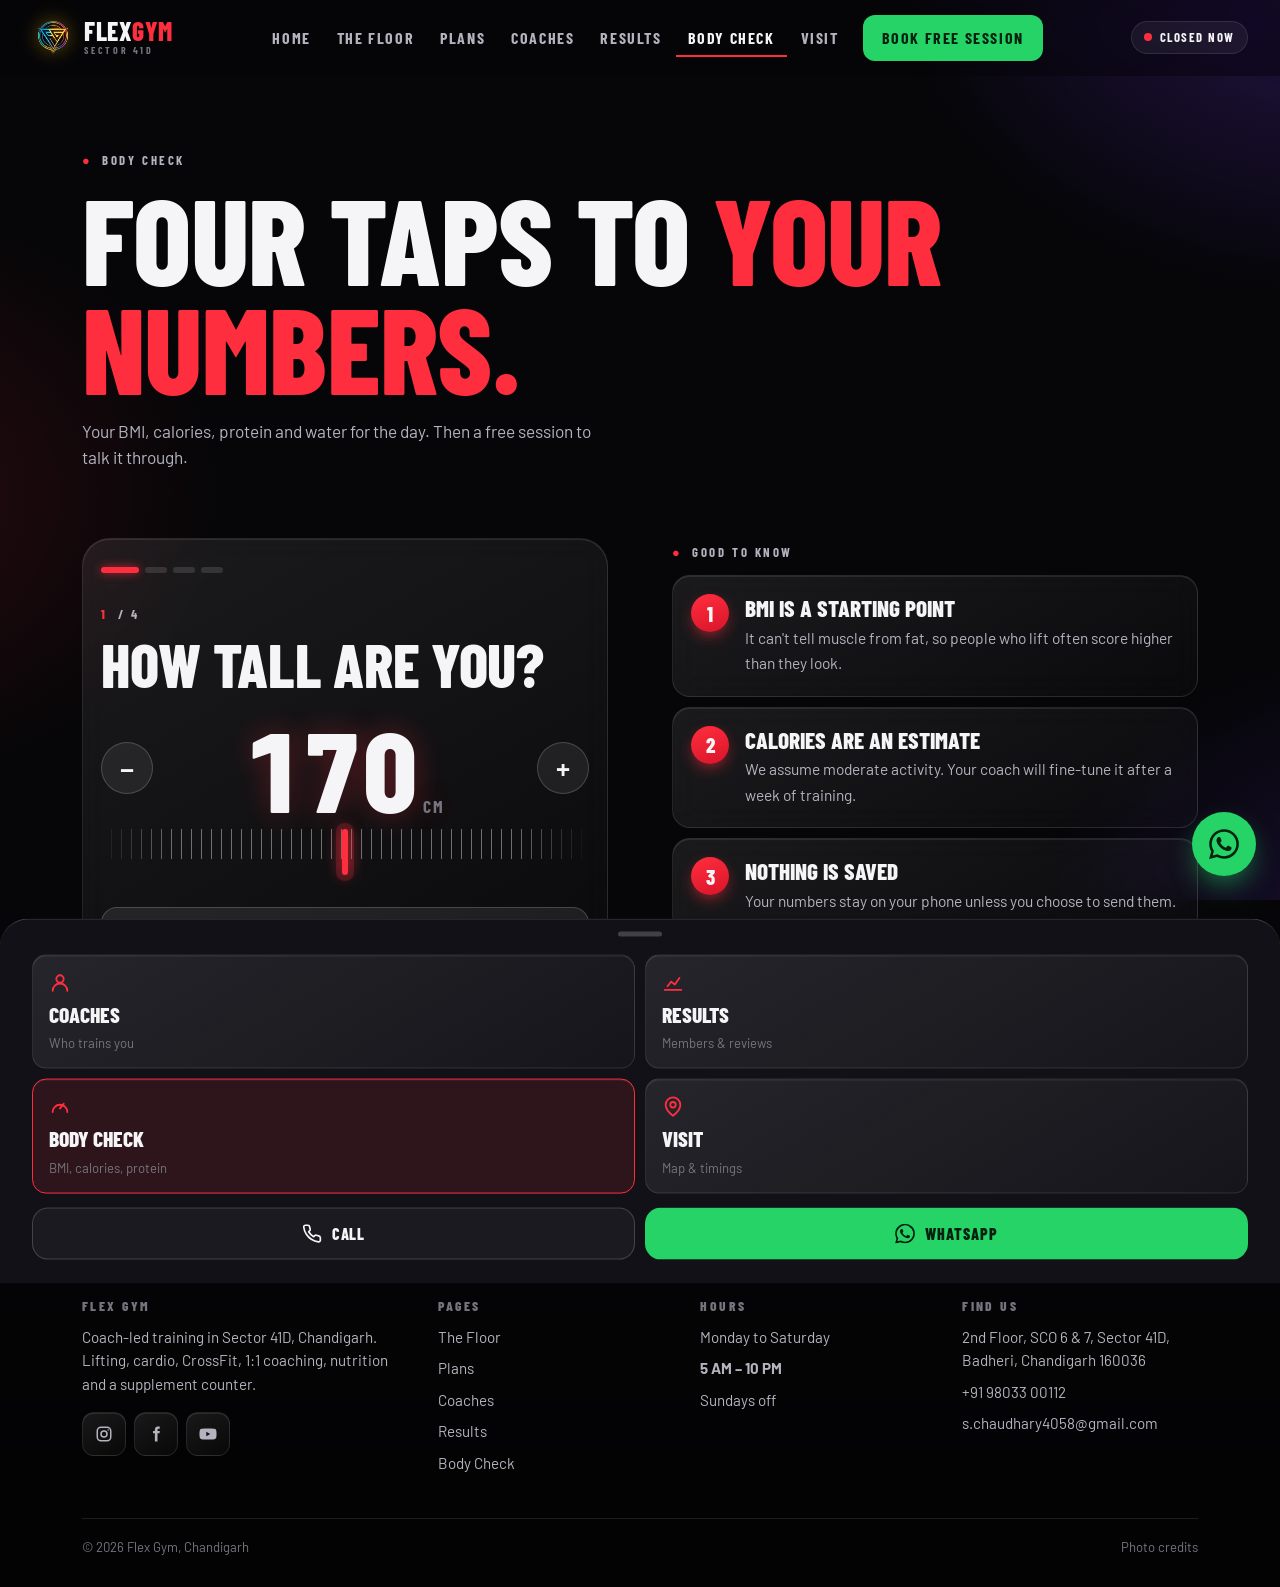
==== check.html @ e2903fff "Flex Gym website: 7-page static site with black glassmorphic theme Mobile-first HTML/CSS/JS site for" ====
<!doctype html>
<html lang="en-IN">
<head>
<meta charset="utf-8">
<meta name="viewport" content="width=device-width, initial-scale=1, viewport-fit=cover">
<title>Body Check – Free BMI &amp; Calorie Calculator | Flex Gym Chandigarh</title>
<meta name="description" content="Four taps to your BMI, daily calories, protein and water target. Then book a free session at Flex Gym, Sector 41D Chandigarh, to go through it with a coach.">
<link rel="canonical" href="https://flexgym.in/check.html">
<meta name="theme-color" content="#060608">
<link rel="icon" href="assets/img/logo-160.webp" type="image/webp">
<link rel="preconnect" href="https://fonts.googleapis.com">
<link rel="preconnect" href="https://fonts.gstatic.com" crossorigin>
<link rel="stylesheet" href="https://fonts.googleapis.com/css2?family=Barlow+Condensed:wght@700;800&family=Barlow:wght@400;600&display=swap">
<link rel="stylesheet" href="assets/css/style.css">
<script>document.documentElement.classList.add("js")</script>
</head>
<body>
<!-- @sprite -->
<svg width="0" height="0" style="position:absolute" aria-hidden="true">
  <symbol id="i-wa" viewBox="0 0 24 24"><path fill="currentColor" d="M17.47 14.38c-.3-.15-1.76-.87-2.03-.97-.27-.1-.47-.15-.67.15-.2.3-.77.97-.94 1.17-.17.2-.35.22-.65.07-.3-.15-1.26-.46-2.4-1.48-.89-.79-1.49-1.77-1.66-2.07-.17-.3-.02-.46.13-.61.13-.13.3-.35.45-.52.15-.17.2-.3.3-.5.1-.2.05-.37-.02-.52-.08-.15-.67-1.62-.92-2.22-.24-.58-.49-.5-.67-.51h-.57c-.2 0-.52.07-.8.37-.27.3-1.04 1.02-1.04 2.48s1.07 2.88 1.21 3.08c.15.2 2.1 3.2 5.08 4.49.71.31 1.26.49 1.69.62.71.23 1.36.2 1.87.12.57-.09 1.76-.72 2.01-1.41.25-.7.25-1.29.17-1.41-.07-.13-.27-.2-.57-.35zM12.04 21.8a9.8 9.8 0 0 1-5-1.37l-.36-.21-3.72.98 1-3.63-.24-.37a9.82 9.82 0 1 1 8.32 4.6zM20.4 3.6A11.8 11.8 0 0 0 12.04.13C5.5.13.17 5.46.17 12c0 2.1.55 4.14 1.59 5.94L.07 24.1l6.3-1.65a11.85 11.85 0 0 0 5.67 1.44c6.55 0 11.88-5.33 11.88-11.88 0-3.17-1.24-6.16-3.52-8.41z"/></symbol>
  <symbol id="i-phone" viewBox="0 0 24 24"><path fill="none" stroke="currentColor" stroke-width="2" stroke-linecap="round" stroke-linejoin="round" d="M22 16.9v3a2 2 0 0 1-2.2 2 19.8 19.8 0 0 1-8.6-3.1 19.5 19.5 0 0 1-6-6A19.8 19.8 0 0 1 2.1 4.2 2 2 0 0 1 4.1 2h3a2 2 0 0 1 2 1.7c.1.9.4 1.8.7 2.7a2 2 0 0 1-.5 2.1L8 9.8a16 16 0 0 0 6 6l1.3-1.3a2 2 0 0 1 2.1-.4c.9.3 1.8.6 2.7.7a2 2 0 0 1 1.7 2z"/></symbol>
  <symbol id="i-mail" viewBox="0 0 24 24"><g fill="none" stroke="currentColor" stroke-width="2" stroke-linecap="round" stroke-linejoin="round"><rect x="2" y="4" width="20" height="16" rx="3"/><path d="m22 7-10 6L2 7"/></g></symbol>
  <symbol id="i-pin" viewBox="0 0 24 24"><g fill="none" stroke="currentColor" stroke-width="2" stroke-linecap="round" stroke-linejoin="round"><path d="M20 10c0 6-8 12-8 12S4 16 4 10a8 8 0 1 1 16 0z"/><circle cx="12" cy="10" r="3"/></g></symbol>
  <symbol id="i-home" viewBox="0 0 24 24"><g fill="none" stroke="currentColor" stroke-width="2" stroke-linecap="round" stroke-linejoin="round"><path d="M3 10.5 12 3l9 7.5V20a1 1 0 0 1-1 1h-5v-6H9v6H4a1 1 0 0 1-1-1z"/></g></symbol>
  <symbol id="i-floor" viewBox="0 0 24 24"><g fill="none" stroke="currentColor" stroke-width="2" stroke-linecap="round" stroke-linejoin="round"><rect x="3" y="3" width="18" height="18" rx="2"/><path d="M3 12h9V3M12 12v9M12 16h9"/></g></symbol>
  <symbol id="i-tag" viewBox="0 0 24 24"><g fill="none" stroke="currentColor" stroke-width="2" stroke-linecap="round" stroke-linejoin="round"><path d="M6.5 6.5v11M17.5 6.5v11M3 9v6M21 9v6M6.5 12h11"/></g></symbol>
  <symbol id="i-more" viewBox="0 0 24 24"><g fill="currentColor"><circle cx="5" cy="12" r="2"/><circle cx="12" cy="12" r="2"/><circle cx="19" cy="12" r="2"/></g></symbol>
  <symbol id="i-arrow" viewBox="0 0 24 24"><path fill="none" stroke="currentColor" stroke-width="2.4" stroke-linecap="round" stroke-linejoin="round" d="M5 12h14M13 6l6 6-6 6"/></symbol>
  <symbol id="i-plus" viewBox="0 0 24 24"><path fill="none" stroke="currentColor" stroke-width="2.4" stroke-linecap="round" d="M12 5v14M5 12h14"/></symbol>
  <symbol id="i-swap" viewBox="0 0 24 24"><path fill="none" stroke="currentColor" stroke-width="2.4" stroke-linecap="round" stroke-linejoin="round" d="M8 7 3 12l5 5M16 7l5 5-5 5"/></symbol>
  <symbol id="i-user" viewBox="0 0 24 24"><g fill="none" stroke="currentColor" stroke-width="2" stroke-linecap="round" stroke-linejoin="round"><circle cx="12" cy="8" r="4"/><path d="M4 21a8 8 0 0 1 16 0"/></g></symbol>
  <symbol id="i-chart" viewBox="0 0 24 24"><path fill="none" stroke="currentColor" stroke-width="2" stroke-linecap="round" stroke-linejoin="round" d="M3 20h18M6 16l4-5 4 3 5-7"/></symbol>
  <symbol id="i-gauge" viewBox="0 0 24 24"><g fill="none" stroke="currentColor" stroke-width="2" stroke-linecap="round" stroke-linejoin="round"><path d="M4 18a8 8 0 1 1 16 0"/><path d="m12 14 4-5"/></g></symbol>
  <symbol id="i-flame" viewBox="0 0 24 24"><path fill="none" stroke="currentColor" stroke-width="2" stroke-linecap="round" stroke-linejoin="round" d="M12 22c4 0 7-3 7-7 0-5-5-7-5-12-3 2-5 5-5 8-1-1-2-2-2-4-2 2-2 5-2 8 0 4 3 7 7 7z"/></symbol>
  <symbol id="i-bolt" viewBox="0 0 24 24"><path fill="none" stroke="currentColor" stroke-width="2" stroke-linecap="round" stroke-linejoin="round" d="M13 2 4 14h7l-1 8 9-12h-7z"/></symbol>
  <symbol id="i-heart" viewBox="0 0 24 24"><path fill="none" stroke="currentColor" stroke-width="2" stroke-linecap="round" stroke-linejoin="round" d="M3 12h4l2-4 3 8 2-4h7"/></symbol>
  <symbol id="i-copy" viewBox="0 0 24 24"><g fill="none" stroke="currentColor" stroke-width="2" stroke-linecap="round" stroke-linejoin="round"><rect x="9" y="9" width="12" height="12" rx="2"/><path d="M5 15V5a2 2 0 0 1 2-2h8"/></g></symbol>
  <symbol id="i-ig" viewBox="0 0 24 24"><g fill="none" stroke="currentColor" stroke-width="2"><rect x="3" y="3" width="18" height="18" rx="5"/><circle cx="12" cy="12" r="4"/><circle cx="17.5" cy="6.5" r="1" fill="currentColor" stroke="none"/></g></symbol>
  <symbol id="i-fb" viewBox="0 0 24 24"><path fill="currentColor" d="M14 8V6.5c0-.8.5-1.5 1.6-1.5H17V2h-2.6C11.6 2 10.5 3.8 10.5 6.2V8H8v3h2.5v11H14V11h2.7l.4-3z"/></symbol>
  <symbol id="i-yt" viewBox="0 0 24 24"><path fill="currentColor" d="M23 7.2a3 3 0 0 0-2.1-2.1C19 4.6 12 4.6 12 4.6s-7 0-8.9.5A3 3 0 0 0 1 7.2 31 31 0 0 0 .6 12 31 31 0 0 0 1 16.8a3 3 0 0 0 2.1 2.1c1.9.5 8.9.5 8.9.5s7 0 8.9-.5a3 3 0 0 0 2.1-2.1 31 31 0 0 0 .4-4.8 31 31 0 0 0-.4-4.8zM9.7 15.1V8.9L15 12z"/></symbol>
  <symbol id="i-mark" viewBox="0 0 24 24"><g fill="#fff"><rect x="2" y="10.5" width="20" height="3" rx="1.5"/><rect x="4.5" y="6" width="3" height="12" rx="1.5"/><rect x="16.5" y="6" width="3" height="12" rx="1.5"/></g></symbol>
</svg>
<!-- /@sprite -->
<!-- @header -->
<a class="skip" href="#main">Skip to content</a>
<header class="top">
  <a class="logo" href="index.html" aria-label="Flex Gym, home">
    <img class="logo__img" src="assets/img/logo-160.webp" width="160" height="129" alt="">
    <span class="logo__word">Flex<b>Gym</b><small>Sector 41D</small></span>
  </a>
  <span class="status" data-status><i></i>Mon–Sat</span>
  <nav class="top__nav" aria-label="Main">
    <a href="index.html">Home</a>
    <a href="floor.html">The Floor</a>
    <a href="plans.html">Plans</a>
    <a href="coaches.html">Coaches</a>
    <a href="results.html">Results</a>
    <a href="check.html">Body Check</a>
    <a href="visit.html">Visit</a>
    <a class="btn" href="https://wa.me/919803300112" data-wa="Hi Flex Gym! I'd like to book a free session.">Book free session</a>
  </nav>
</header>

<nav class="tabs" aria-label="Quick menu">
  <a href="index.html"><svg class="icon"><use href="#i-home"/></svg>Home</a>
  <a href="floor.html"><svg class="icon"><use href="#i-floor"/></svg>Floor</a>
  <a class="tabs__book" href="https://wa.me/919803300112" data-wa="Hi Flex Gym! I'd like to book a free session." aria-label="Book a free session on WhatsApp"><span class="ring"><svg class="icon"><use href="#i-wa"/></svg></span>Book</a>
  <a href="plans.html"><svg class="icon"><use href="#i-tag"/></svg>Plans</a>
  <button type="button" data-sheet aria-label="More pages"><svg class="icon"><use href="#i-more"/></svg>More</button>
</nav>

<div class="scrim" aria-hidden="true"></div>
<div class="sheet" role="dialog" aria-label="All pages">
  <div class="sheet__grid">
    <a href="coaches.html"><svg class="icon"><use href="#i-user"/></svg>Coaches<small>Who trains you</small></a>
    <a href="results.html"><svg class="icon"><use href="#i-chart"/></svg>Results<small>Members &amp; reviews</small></a>
    <a href="check.html"><svg class="icon"><use href="#i-gauge"/></svg>Body Check<small>BMI, calories, protein</small></a>
    <a href="visit.html"><svg class="icon"><use href="#i-pin"/></svg>Visit<small>Map &amp; timings</small></a>
  </div>
  <div class="sheet__row">
    <a class="btn btn--line" href="tel:+919803300112" data-tel><svg class="icon"><use href="#i-phone"/></svg>Call</a>
    <a class="btn btn--wa" href="https://wa.me/919803300112" data-wa><svg class="icon"><use href="#i-wa"/></svg>WhatsApp</a>
  </div>
</div>
<!-- /@header -->

<main id="main">
  <section class="pagehead">
    <div class="wrap">
      <p class="tag"><b>●</b> Body check</p>
      <h1 class="h1 split">Four taps to <span class="r">your numbers.</span></h1>
      <p class="lead rv">Your BMI, calories, protein and water for the day. Then a free session to talk it through.</p>
    </div>
  </section>

  <section class="sec--tight" style="padding-top:0">
    <div class="wrap two">
      <div class="wiz rv" id="wiz">
        <div class="wiz__top">
          <div class="wiz__dots" aria-hidden="true"><i></i><i></i><i></i><i></i></div>
          <button type="button" class="wiz__back">← Back</button>
        </div>

        <div class="wstep">
          <p class="tag"><b>1</b> / 4</p>
          <h2>How tall are you?</h2>
          <div data-dial="h">
            <div class="dial"><button type="button" class="step-btn" data-s="-1" aria-label="Shorter">−</button><output>170<small>cm</small></output><button type="button" class="step-btn" data-s="1" aria-label="Taller">+</button></div>
            <div class="ruler"><input type="range" min="130" max="210" value="170" aria-label="Height in centimetres"></div>
          </div>
          <button type="button" class="btn btn--block" data-next>Next <svg class="icon arr"><use href="#i-arrow"/></svg></button>
        </div>

        <div class="wstep">
          <p class="tag"><b>2</b> / 4</p>
          <h2>And your weight?</h2>
          <div data-dial="w">
            <div class="dial"><button type="button" class="step-btn" data-s="-1" aria-label="Less">−</button><output>70<small>kg</small></output><button type="button" class="step-btn" data-s="1" aria-label="More">+</button></div>
            <div class="ruler"><input type="range" min="35" max="160" value="70" aria-label="Weight in kilograms"></div>
          </div>
          <button type="button" class="btn btn--block" data-next>Next <svg class="icon arr"><use href="#i-arrow"/></svg></button>
        </div>

        <div class="wstep">
          <p class="tag"><b>3</b> / 4</p>
          <h2>What's the goal?</h2>
          <div class="goals">
            <button type="button" data-g="lose fat" aria-pressed="false"><svg class="icon"><use href="#i-flame"/></svg>Lose fat</button>
            <button type="button" data-g="build muscle" aria-pressed="false"><svg class="icon"><use href="#i-tag"/></svg>Build muscle</button>
            <button type="button" data-g="get stronger" aria-pressed="false"><svg class="icon"><use href="#i-bolt"/></svg>Get stronger</button>
            <button type="button" data-g="feel fitter" aria-pressed="false"><svg class="icon"><use href="#i-heart"/></svg>Feel fitter</button>
          </div>
        </div>

        <div class="wstep">
          <p class="tag"><b>4</b> / 4 · Your BMI</p>
          <div class="res-big" aria-live="polite"><b id="bmi">24.2</b><span id="band">Healthy range</span></div>
          <div class="meter"><i></i></div>
          <div class="meter-k"><span>&lt;18.5</span><span>18.5–25</span><span>25–30</span><span>30+</span></div>
          <div class="res-grid">
            <div><b id="range">—</b><span>Healthy weight for you</span></div>
            <div><b id="kcal">—</b><span>Calories a day</span></div>
            <div><b id="protein">—</b><span>Protein a day</span></div>
            <div><b id="water">—</b><span>Water a day</span></div>
          </div>
          <p class="advice" id="tip"></p>
          <p class="opt-title">Book a free session to go through it</p>
          <div class="slots" role="group" aria-label="Pick a day"></div>
          <div class="times" role="group" aria-label="Pick a time">
            <button type="button" data-v="morning" aria-pressed="true">5–10 AM</button>
            <button type="button" data-v="afternoon" aria-pressed="false">12–5 PM</button>
            <button type="button" data-v="evening" aria-pressed="false">5–10 PM</button>
          </div>
          <a class="btn btn--wa btn--block" id="bookCta" href="https://wa.me/919803300112" target="_blank" rel="noopener"><svg class="icon"><use href="#i-wa"/></svg>Book this on WhatsApp</a>
        </div>
      </div>

      <div class="rv" data-d="1">
        <p class="tag"><b>●</b> Good to know</p>
        <ul class="steps3">
          <li><b>BMI is a starting point</b><span>It can't tell muscle from fat, so people who lift often score higher than they look.</span></li>
          <li><b>Calories are an estimate</b><span>We assume moderate activity. Your coach will fine-tune it after a week of training.</span></li>
          <li><b>Nothing is saved</b><span>Your numbers stay on your phone unless you choose to send them.</span></li>
        </ul>
      </div>
    </div>
  </section>
</main>

<!-- @footer -->
<footer class="foot">
  <div class="wrap">
    <p class="foot__big" aria-hidden="true">Flex<span>.</span>Gym</p>
    <div class="foot__grid">
      <div>
        <h4>Flex Gym</h4>
        <p>Coach-led training in Sector 41D, Chandigarh. Lifting, cardio, CrossFit, 1:1 coaching, nutrition and a supplement counter.</p>
        <!-- TODO: add Flex Gym's real social links -->
        <div class="social">
          <a href="#" aria-label="Instagram"><svg class="icon"><use href="#i-ig"/></svg></a>
          <a href="#" aria-label="Facebook"><svg class="icon"><use href="#i-fb"/></svg></a>
          <a href="#" aria-label="YouTube"><svg class="icon"><use href="#i-yt"/></svg></a>
        </div>
      </div>
      <div>
        <h4>Pages</h4>
        <ul>
          <li><a href="floor.html">The Floor</a></li>
          <li><a href="plans.html">Plans</a></li>
          <li><a href="coaches.html">Coaches</a></li>
          <li><a href="results.html">Results</a></li>
          <li><a href="check.html">Body Check</a></li>
        </ul>
      </div>
      <div>
        <h4>Hours</h4>
        <ul>
          <li>Monday to Saturday</li>
          <li><b>5 AM – 10 PM</b></li>
          <li>Sundays off</li>
        </ul>
      </div>
      <div>
        <h4>Find us</h4>
        <ul>
          <li><a href="visit.html">2nd Floor, SCO 6 &amp; 7, Sector 41D, Badheri, Chandigarh 160036</a></li>
          <li><a href="tel:+919803300112" data-tel>+91 98033 00112</a></li>
          <li><a href="mailto:s.chaudhary4058@gmail.com" data-mail>s.chaudhary4058@gmail.com</a></li>
        </ul>
      </div>
    </div>
    <div class="foot__base"><span>© <span data-year>2026</span> Flex Gym, Chandigarh</span><a href="credits.html">Photo credits</a></div>
  </div>
</footer>
<a class="wa-bubble" href="https://wa.me/919803300112" data-wa aria-label="Chat with Flex Gym on WhatsApp"><svg class="icon"><use href="#i-wa"/></svg></a>
<!-- /@footer -->
<script src="assets/js/main.js" defer></script>
</body>
</html>
---- assets/css/style.css ----
/* =========================================================
   Flex Gym · Sector 41D, Chandigarh
   Palette: night black · glass · hot red · neon violet glow
   Mobile-first. Motion uses transform/opacity only.
   Blur (backdrop-filter) only on the two fixed bars on phones;
   cards fake the glass with gradients so scrolling stays smooth.
   ========================================================= */

@view-transition { navigation: auto; }

:root {
  --bg: #060608;
  --bg-2: #0c0c11;
  --tx: #f5f5f7;
  --tx-2: #b4b4bf;
  --tx-3: #75757f;
  --red: #ff2e3e;
  --red-2: #d9142a;
  --violet: #7b3cff;
  --glass: linear-gradient(150deg, rgba(255,255,255,.085), rgba(255,255,255,.02));
  --glass-solid: rgba(22,22,30,.72);
  --edge: rgba(255,255,255,.1);
  --edge-2: rgba(255,255,255,.18);
  --shine: inset 0 1px 0 rgba(255,255,255,.09);
  --wa: #25d366;

  --f-head: "Barlow Condensed", "Arial Narrow", Impact, sans-serif;
  --f-body: "Barlow", system-ui, -apple-system, "Segoe UI", Roboto, Arial, sans-serif;

  --r: 22px;
  --r-sm: 14px;
  --gut: 18px;
  --top-h: 62px;
  --tab-h: 68px;
  --ease: cubic-bezier(.22, 1, .36, 1);
  --spring: cubic-bezier(.34, 1.56, .64, 1);
}

*, *::before, *::after { box-sizing: border-box; }
html { -webkit-text-size-adjust: 100%; scroll-behavior: smooth; scroll-padding-top: calc(var(--top-h) + 12px); background: var(--bg); }
body {
  margin: 0; background: var(--bg); color: var(--tx);
  font: 400 16.5px/1.55 var(--f-body);
  overflow-x: hidden; overflow-x: clip;
  padding-bottom: calc(var(--tab-h) + env(safe-area-inset-bottom));
  -webkit-font-smoothing: antialiased; -webkit-tap-highlight-color: transparent;
  isolation: isolate;
}
/* ambient neon glow, painted once on its own fixed layer */
body::before {
  content: ""; position: fixed; inset: 0; z-index: -1; pointer-events: none;
  background:
    radial-gradient(60vmax 45vmax at 105% -5%, rgba(123,60,255,.28), transparent 60%),
    radial-gradient(55vmax 40vmax at -15% 55%, rgba(255,46,62,.16), transparent 60%),
    radial-gradient(50vmax 40vmax at 110% 105%, rgba(123,60,255,.18), transparent 60%);
}
body.is-locked { overflow: hidden; }
img, svg { display: block; max-width: 100%; }
img { height: auto; }
a { color: inherit; text-decoration: none; }
button, input, select { font: inherit; color: inherit; }
button { background: none; border: 0; padding: 0; cursor: pointer; }
ul { list-style: none; margin: 0; padding: 0; }
p { margin: 0 0 1em; }
h1, h2, h3, h4 { font-family: var(--f-head); font-weight: 800; text-transform: uppercase; letter-spacing: -.005em; line-height: .9; margin: 0; }
::selection { background: var(--red); color: #fff; }
:focus-visible { outline: 3px solid var(--red); outline-offset: 3px; border-radius: 6px; }
.icon { width: 22px; height: 22px; flex: none; }
.sr { position: absolute; width: 1px; height: 1px; overflow: hidden; clip: rect(0 0 0 0); white-space: nowrap; }
.skip { position: absolute; left: 10px; top: -60px; z-index: 300; background: var(--red); color: #fff; padding: 10px 14px; border-radius: 10px; }
.skip:focus { top: 10px; }

/* glass surface used by cards */
.glass, .month, .builder-card, .wiz, .panel, .map-svg, .card, .steps3 li, .facts div, .contact-list a, .row__x, .chips span, .faq summary::after, .social a, .tgl, .sheet__grid a {
  background: var(--glass); border: 1px solid var(--edge); box-shadow: var(--shine);
}

/* ---------- layout ---------- */
.wrap { width: 100%; max-width: 1180px; margin: 0 auto; padding: 0 var(--gut); }
.sec { padding: 68px 0; position: relative; }
.sec--tight { padding: 36px 0; }
.sec--ink { background: linear-gradient(180deg, rgba(0,0,0,.55), rgba(0,0,0,.25)); border-top: 1px solid var(--edge); border-bottom: 1px solid var(--edge); }
.sec--white { background: linear-gradient(180deg, rgba(255,255,255,.025), transparent); border-top: 1px solid var(--edge); }
.cv { content-visibility: auto; contain-intrinsic-size: auto 700px; }
.tag { display: inline-flex; align-items: center; gap: 10px; font: 700 .8rem/1 var(--f-head); letter-spacing: .2em; text-transform: uppercase; color: var(--tx-2); margin-bottom: 16px; }
.tag b { color: var(--red); font-weight: 800; }
.h2 { font-size: clamp(3rem, 14vw, 5.6rem); }
.h2 .r, .h1 .r { color: var(--red); }
.lead { color: var(--tx-2); font-size: 1.08rem; max-width: 52ch; }
.head { margin-bottom: 30px; }
.head .lead { margin-top: 14px; }
.center { text-align: center; }
.small { font-size: .9rem; }
.muted { color: var(--tx-3); }

/* ---------- buttons ---------- */
.btn {
  position: relative; overflow: hidden;
  display: inline-flex; align-items: center; justify-content: center; gap: 10px;
  min-height: 56px; padding: 0 26px; border-radius: 16px;
  background: rgba(255,255,255,.08); color: var(--tx); border: 1px solid var(--edge-2);
  font: 800 1.15rem/1 var(--f-head); letter-spacing: .06em; text-transform: uppercase;
  transition: transform .25s var(--ease), box-shadow .3s, background .25s;
  white-space: nowrap;
}
.btn:active { transform: scale(.96); }
.btn .icon { width: 20px; height: 20px; }
.btn--red { background: linear-gradient(135deg, var(--red), var(--red-2)); border-color: transparent; color: #fff; box-shadow: 0 12px 30px -10px rgba(255,46,62,.75), inset 0 1px 0 rgba(255,255,255,.25); }
.btn--red::after { content: ""; position: absolute; inset: 0; background: linear-gradient(110deg, transparent 35%, rgba(255,255,255,.35) 50%, transparent 65%); transform: translateX(-120%); animation: sweep 3.4s ease-in-out infinite; }
@keyframes sweep { 55%, 100% { transform: translateX(120%); } }
.btn--wa { background: var(--wa); border-color: transparent; color: #04210f; }
.btn--line { background: rgba(255,255,255,.04); }
.btn--white { background: #fff; color: #0a0a0c; border-color: transparent; }
.btn--block { width: 100%; }
.btn .arr { transition: transform .3s var(--ease); }
@media (hover: hover) {
  .btn:hover { transform: translateY(-2px); }
  .btn:hover .arr { transform: translateX(4px); }
  .btn--line:hover { background: rgba(255,255,255,.1); }
}
.btns { display: flex; flex-wrap: wrap; gap: 10px; }
.btns .btn { flex: 1 1 200px; }
.link { display: inline-flex; align-items: center; gap: 8px; font: 800 1.1rem var(--f-head); letter-spacing: .06em; text-transform: uppercase; border-bottom: 2px solid var(--red); padding-bottom: 4px; }

/* ---------- top bar ---------- */
.top {
  position: sticky; top: 0; z-index: 100; height: var(--top-h);
  display: flex; align-items: center; justify-content: space-between; gap: 12px;
  padding: 0 var(--gut);
  background: rgba(6,6,8,.55); -webkit-backdrop-filter: blur(14px) saturate(1.5); backdrop-filter: blur(14px) saturate(1.5);
  border-bottom: 1px solid transparent; transition: border-color .3s, background .3s;
  view-transition-name: topbar;
}
.top.is-scrolled { border-color: var(--edge); background: rgba(6,6,8,.72); }
.logo { display: flex; align-items: center; gap: 10px; }
.logo__img { width: 42px; height: 34px; object-fit: contain; filter: drop-shadow(0 0 10px rgba(255,196,0,.35)); }
.logo__word { font: 800 1.6rem/1 var(--f-head); letter-spacing: .02em; text-transform: uppercase; }
.logo__word b { color: var(--red); font-weight: 800; }
.logo__word small { display: block; font: 700 .62rem/1.3 var(--f-head); letter-spacing: .28em; color: var(--tx-3); }
.top__nav { display: none; }
.status { display: inline-flex; align-items: center; gap: 8px; font: 700 .8rem/1 var(--f-head); letter-spacing: .12em; text-transform: uppercase; padding: 9px 12px; border-radius: 999px; background: rgba(255,255,255,.06); border: 1px solid var(--edge); white-space: nowrap; }
.status i { width: 8px; height: 8px; border-radius: 50%; background: var(--red); flex: none; }
.status.is-open i { background: var(--wa); box-shadow: 0 0 0 0 rgba(37,211,102,.6); animation: beat 1.6s infinite; }
@keyframes beat { 70% { box-shadow: 0 0 0 8px rgba(37,211,102,0); } 100% { box-shadow: 0 0 0 0 rgba(37,211,102,0); } }

/* ---------- bottom tab bar (phones) ---------- */
.tabs {
  position: fixed; left: 10px; right: 10px; bottom: calc(10px + env(safe-area-inset-bottom)); z-index: 110;
  height: var(--tab-h); border-radius: 24px;
  display: grid; grid-template-columns: repeat(5, 1fr); align-items: center;
  background: rgba(18,18,24,.62); -webkit-backdrop-filter: blur(18px) saturate(1.6); backdrop-filter: blur(18px) saturate(1.6);
  border: 1px solid var(--edge-2); box-shadow: 0 18px 40px -12px rgba(0,0,0,.8), var(--shine);
  view-transition-name: tabbar;
}
.tabs a, .tabs button { display: flex; flex-direction: column; align-items: center; justify-content: center; gap: 4px; height: 100%; font: 700 .7rem/1 var(--f-head); letter-spacing: .1em; text-transform: uppercase; color: var(--tx-3); transition: color .2s; }
.tabs .icon { width: 23px; height: 23px; }
.tabs [aria-current="page"] { color: var(--tx); }
.tabs [aria-current="page"] .icon { color: var(--red); filter: drop-shadow(0 0 6px rgba(255,46,62,.7)); }
.tabs .tabs__book { position: relative; color: var(--tx); }
.tabs__book span.ring { width: 58px; height: 58px; margin-top: -30px; border-radius: 50%; background: var(--wa); color: #04210f; display: grid; place-items: center; box-shadow: 0 8px 24px -4px rgba(37,211,102,.7); border: 4px solid #101016; }
.tabs__book span.ring .icon { width: 27px; height: 27px; }
.tabs__book::before { content: ""; position: absolute; top: -30px; left: 50%; width: 58px; height: 58px; margin-left: -29px; border-radius: 50%; background: var(--wa); opacity: .5; animation: halo 2.4s var(--ease) infinite; z-index: -1; }
@keyframes halo { 0% { transform: scale(1); opacity: .45; } 80%, 100% { transform: scale(1.6); opacity: 0; } }

/* bottom sheet */
.scrim { position: fixed; inset: 0; z-index: 120; background: rgba(0,0,0,.6); opacity: 0; visibility: hidden; transition: opacity .3s, visibility 0s .3s; }
.sheet { position: fixed; left: 0; right: 0; bottom: 0; z-index: 130; background: #111117; border-top: 1px solid var(--edge-2); border-radius: 28px 28px 0 0; padding: 12px var(--gut) calc(24px + env(safe-area-inset-bottom)); transform: translateY(105%); transition: transform .45s var(--ease); max-height: 88svh; overflow-y: auto; }
.sheet::before { content: ""; display: block; width: 44px; height: 5px; border-radius: 3px; background: rgba(255,255,255,.2); margin: 0 auto 18px; }
.sheet-open .scrim { opacity: 1; visibility: visible; transition: opacity .3s; }
.sheet-open .sheet { transform: none; }
.sheet__grid { display: grid; grid-template-columns: 1fr 1fr; gap: 10px; }
.sheet__grid a { border-radius: var(--r-sm); padding: 16px; display: flex; flex-direction: column; gap: 10px; font: 800 1.35rem/1 var(--f-head); text-transform: uppercase; }
.sheet__grid a small { font: 400 .82rem/1.3 var(--f-body); color: var(--tx-3); text-transform: none; }
.sheet__grid a .icon { color: var(--red); }
.sheet__grid a[aria-current="page"] { border-color: var(--red); background: rgba(255,46,62,.12); }
.sheet__row { display: grid; grid-template-columns: 1fr 1fr; gap: 10px; margin-top: 14px; }
.sheet__row .btn { min-height: 52px; font-size: 1rem; padding: 0 12px; }

.wa-bubble { display: none; }

/* ---------- reveal ---------- */
.js .rv { opacity: 0; transform: translateY(26px); transition: opacity .8s var(--ease), transform .8s var(--ease); }
.js .rv.in { opacity: 1; transform: none; }
.rv[data-d="1"] { transition-delay: .08s; } .rv[data-d="2"] { transition-delay: .16s; } .rv[data-d="3"] { transition-delay: .24s; } .rv[data-d="4"] { transition-delay: .32s; }
.split .w { display: inline-block; overflow: hidden; vertical-align: top; padding: .04em 0 .06em; margin: -.04em 0 -.06em; }
.split .w > span { display: inline-block; transform: translateY(110%); transition: transform .9s var(--ease); }
.split.in .w > span { transform: none; }

/* ---------- photo frames ---------- */
.ph { position: relative; overflow: hidden; border-radius: var(--r); background: #15151c; border: 1px solid var(--edge); }
.ph img { width: 100%; height: 100%; object-fit: cover; transition: transform 1s var(--ease); }
.ph__label { position: absolute; left: 12px; bottom: 12px; background: rgba(10,10,14,.7); border: 1px solid var(--edge-2); font: 700 .72rem/1 var(--f-head); letter-spacing: .14em; text-transform: uppercase; padding: 8px 10px; border-radius: 8px; }
.ph__label.real { color: var(--wa); }
@media (hover: hover) { a:hover .ph img, .ph:hover img { transform: scale(1.04); } }

/* =========================================================
   HOME
   ========================================================= */
.hero { position: relative; margin-top: calc(var(--top-h) * -1); min-height: 100svh; display: flex; align-items: flex-end; padding: calc(var(--top-h) + 30px) 0 calc(var(--tab-h) + 34px); isolation: isolate; overflow: hidden; }
.hero__bg { position: absolute; inset: 0; z-index: -2; }
.hero__bg picture { display: block; height: 100%; }
.hero__bg img { width: 100%; height: 100%; object-fit: cover; object-position: 50% 50%; animation: zoom 16s ease-out both; }
@keyframes zoom { from { transform: scale(1.12); } to { transform: scale(1); } }
.hero::after { content: ""; position: absolute; inset: 0; z-index: -1; background: linear-gradient(180deg, rgba(6,6,8,.35) 0%, rgba(6,6,8,0) 22%, rgba(6,6,8,.2) 45%, rgba(6,6,8,.72) 75%, var(--bg) 98%); }
.h1 { font-size: clamp(4rem, 19vw, 8.6rem); }
.hero .h1 { text-shadow: 0 6px 40px rgba(0,0,0,.6); }
.builder { margin: 22px 0 16px; font: 700 clamp(1.7rem, 8vw, 2.6rem)/1.22 var(--f-head); text-transform: uppercase; letter-spacing: .01em; text-shadow: 0 2px 18px rgba(0,0,0,.85), 0 1px 3px rgba(0,0,0,.6); }
.builder p { margin: 0; }
.pick { position: relative; display: inline-flex; align-items: center; gap: 6px; color: var(--red); padding: 0 .08em; border-bottom: 3px solid currentColor; line-height: 1.05; overflow: hidden; vertical-align: baseline; font: inherit; letter-spacing: inherit; text-transform: inherit; text-shadow: 0 0 18px rgba(255,46,62,.45); }
.pick span { display: inline-block; transition: transform .35s var(--ease), opacity .35s; }
.pick.flip span { transform: translateY(-100%); opacity: 0; }
.pick svg { width: .5em; height: .5em; flex: none; transition: transform .4s var(--spring); }
.pick:active svg { transform: rotate(180deg); }
.hint { font: 700 .8rem/1.3 var(--f-head); letter-spacing: .14em; text-transform: uppercase; color: var(--tx-2); display: flex; align-items: center; gap: 10px; margin-bottom: 18px; }
.hint i { width: 24px; height: 24px; border-radius: 50%; background: rgba(255,46,62,.18); color: var(--red); display: grid; place-items: center; font-style: normal; animation: tap 1.8s var(--ease) infinite; }
@keyframes tap { 0%, 60%, 100% { transform: scale(1); } 30% { transform: scale(.8); } }
.proof { display: inline-flex; align-items: center; gap: 10px; margin-top: 18px; font-size: .95rem; color: var(--tx-2); }
.proof b { font: 800 1.15rem var(--f-head); color: var(--tx); }
.stars { color: #ffc23d; letter-spacing: 1px; }
.hero__chip { display: none; position: absolute; right: var(--gut); top: calc(var(--top-h) + 22px); padding: 12px 16px; border-radius: 16px; background: rgba(14,14,20,.55); border: 1px solid var(--edge-2); -webkit-backdrop-filter: blur(12px); backdrop-filter: blur(12px); font: 700 .72rem/1.2 var(--f-head); letter-spacing: .16em; text-transform: uppercase; color: var(--tx-2); animation: float 5s ease-in-out infinite; }
.hero__chip b { display: block; font: 800 2.2rem/1 var(--f-head); color: var(--tx); letter-spacing: 0; }
@keyframes float { 50% { transform: translateY(-8px); } }
.pulse { position: absolute; left: 0; right: 0; top: 38%; height: 70px; width: 100%; z-index: -1; pointer-events: none; opacity: .9; }
.pulse path { stroke: var(--red); stroke-width: 3; fill: none; stroke-linecap: round; stroke-linejoin: round; stroke-dasharray: 900; stroke-dashoffset: 900; animation: ecg 3.4s var(--ease) infinite; filter: drop-shadow(0 0 6px rgba(255,46,62,.9)); }
@keyframes ecg { 0% { stroke-dashoffset: 900; } 55% { stroke-dashoffset: 0; } 100% { stroke-dashoffset: -900; } }

/* doors countdown */
.doors { display: grid; gap: 20px; }
.doors__clock { font: 800 clamp(4.4rem, 24vw, 9rem)/.9 var(--f-head); font-variant-numeric: tabular-nums; letter-spacing: .01em; text-shadow: 0 0 40px rgba(255,46,62,.25); }
.doors__clock span { color: var(--red); }
.week { display: grid; grid-template-columns: repeat(7, 1fr); gap: 6px; }
.week div { text-align: center; padding: 12px 0 10px; border-radius: 12px; background: var(--glass); border: 1px solid var(--edge); font: 800 1rem/1 var(--f-head); text-transform: uppercase; }
.week div small { display: block; margin-top: 6px; font: 700 .7rem/1 var(--f-head); color: var(--tx-3); letter-spacing: .04em; }
.week div.off { background: transparent; color: var(--tx-3); border-style: dashed; }
.week div.today { background: linear-gradient(160deg, var(--red), var(--red-2)); border-color: transparent; box-shadow: 0 10px 24px -8px rgba(255,46,62,.8); }
.week div.today small { color: rgba(255,255,255,.85); }

/* numbers */
.nums { display: grid; grid-template-columns: repeat(3, 1fr); gap: 8px; }
.nums div { padding: 18px 14px; border-radius: 18px; background: var(--glass); border: 1px solid var(--edge); box-shadow: var(--shine); }
.nums b { display: block; font: 800 clamp(2.6rem, 12vw, 4rem)/1 var(--f-head); }
.nums div > span { font: 700 .72rem/1.2 var(--f-head); letter-spacing: .14em; text-transform: uppercase; color: var(--tx-3); }

/* zone rows */
.rows { border-top: 1px solid var(--edge-2); }
.row { border-bottom: 1px solid var(--edge); }
.row summary { list-style: none; display: grid; grid-template-columns: 40px 1fr 38px; align-items: center; gap: 6px; padding: 18px 0; cursor: pointer; }
.row summary::-webkit-details-marker { display: none; }
.row__n { font: 700 .9rem var(--f-head); color: var(--tx-3); letter-spacing: .1em; }
.row__t { font: 800 clamp(2.3rem, 10.5vw, 3.6rem)/.95 var(--f-head); text-transform: uppercase; transition: color .3s, text-shadow .3s; }
.row__x { width: 38px; height: 38px; border-radius: 50%; display: grid; place-items: center; transition: transform .4s var(--spring), background .3s; }
.row__x svg { width: 16px; height: 16px; }
.row[open] .row__x { transform: rotate(45deg); background: var(--red); border-color: var(--red); }
.row[open] .row__t { color: var(--red); text-shadow: 0 0 24px rgba(255,46,62,.4); }
.row__body { display: grid; gap: 14px; padding: 0 0 22px 46px; animation: drop .5s var(--ease); }
.row__body .ph { aspect-ratio: 16 / 10; }
.row__body p { margin: 0; color: var(--tx-2); }
@keyframes drop { from { opacity: 0; transform: translateY(-8px); } }
.chips { display: flex; flex-wrap: wrap; gap: 6px; }
.chips span { font: 700 .85rem/1 var(--f-head); letter-spacing: .08em; text-transform: uppercase; padding: 9px 12px; border-radius: 999px; }

/* first month */
.month { border-radius: var(--r); padding: 22px; }
.month__weeks { display: grid; grid-template-columns: repeat(4, 1fr); gap: 6px; margin-bottom: 8px; }
.month__weeks button { font: 800 .95rem/1 var(--f-head); letter-spacing: .08em; text-transform: uppercase; padding: 12px 0; border-radius: 12px; color: var(--tx-3); background: rgba(255,255,255,.04); border: 1px solid var(--edge); transition: background .3s, color .3s; }
.month__weeks button[aria-pressed="true"] { background: #fff; color: #0a0a0c; }
.month__bar { height: 6px; border-radius: 3px; background: rgba(255,255,255,.08); overflow: hidden; margin: 14px 0 22px; }
.month__bar i { display: block; height: 100%; width: 100%; background: linear-gradient(90deg, var(--violet), var(--red)); transform-origin: left; transform: scaleX(var(--p, .25)); transition: transform .6s var(--ease); }
.month__card { min-height: 140px; }
.month__card h3 { font-size: 2.4rem; margin-bottom: 10px; }
.month__card p { color: var(--tx-2); margin: 0; }
.month__card.swap { animation: swap .45s var(--ease); }
@keyframes swap { from { opacity: 0; transform: translateX(16px); } }

/* coach strip */
.coach { display: grid; gap: 22px; align-items: center; }
.coach .ph { aspect-ratio: 4 / 3; }
.coach h2 { font-size: clamp(2.8rem, 12.5vw, 4.8rem); margin-bottom: 14px; }

/* review rotator */
.quote { position: relative; min-height: 270px; }
.quote blockquote { margin: 0; position: absolute; inset: 0; opacity: 0; transform: translateY(12px); transition: opacity .6s var(--ease), transform .6s var(--ease); pointer-events: none; }
.quote blockquote.on { opacity: 1; transform: none; pointer-events: auto; }
.quote p { font: 800 clamp(2.2rem, 10vw, 3.6rem)/1 var(--f-head); text-transform: uppercase; margin-bottom: 18px; }
.quote p::before { content: "\201C"; color: var(--red); }
.quote footer { font: 700 .8rem var(--f-head); color: var(--tx-3); text-transform: uppercase; letter-spacing: .16em; }
.dots { display: flex; gap: 8px; margin-top: 18px; }
.dots button { width: 28px; height: 6px; border-radius: 3px; background: rgba(255,255,255,.15); transition: background .3s, width .4s var(--ease); }
.dots button[aria-pressed="true"] { background: var(--red); width: 44px; box-shadow: 0 0 12px rgba(255,46,62,.7); }
.g-link { display: inline-flex; align-items: center; gap: 10px; margin-top: 28px; font: 800 1.1rem var(--f-head); letter-spacing: .06em; text-transform: uppercase; border-bottom: 2px solid var(--red); padding-bottom: 4px; }

/* outdoor band */
.outdoor { position: relative; border-radius: 26px; overflow: hidden; min-height: 360px; display: flex; align-items: flex-end; isolation: isolate; border: 1px solid var(--edge); }
.outdoor img { position: absolute; inset: 0; width: 100%; height: 100%; object-fit: cover; z-index: -2; }
.outdoor::after { content: ""; position: absolute; inset: 0; z-index: -1; background: linear-gradient(180deg, transparent 20%, rgba(6,6,8,.92)); }
.outdoor__in { padding: 24px; }
.outdoor h2 { font-size: clamp(2.6rem, 12vw, 4.4rem); margin-bottom: 10px; }
.outdoor p { color: var(--tx-2); margin: 0; max-width: 46ch; }

/* final call */
.call { position: relative; overflow: hidden; isolation: isolate; border-radius: 30px; padding: 42px 24px; background: linear-gradient(140deg, rgba(255,46,62,.95), rgba(180,14,40,.95) 55%, rgba(110,40,220,.9)); border: 1px solid rgba(255,255,255,.2); box-shadow: 0 30px 70px -30px rgba(255,46,62,.7); }
.call h2 { font-size: clamp(3.4rem, 16vw, 6.4rem); margin-bottom: 12px; }
.call p { color: rgba(255,255,255,.88); max-width: 40ch; margin-bottom: 24px; font-size: 1.05rem; }
.call .btn { border-color: transparent; }
.call .btn:not(.btn--white) { background: rgba(0,0,0,.45); }
.call .plate { position: absolute; right: -70px; top: -70px; width: 230px; height: 230px; border-radius: 50%; border: 34px solid rgba(255,255,255,.12); z-index: -1; animation: roll 24s linear infinite; }
.call .plate::after { content: ""; position: absolute; inset: 52px; border-radius: 50%; border: 6px solid rgba(255,255,255,.12); }
@keyframes roll { to { transform: rotate(360deg); } }

/* =========================================================
   INNER PAGE HEAD
   ========================================================= */
.pagehead { padding: 30px 0 34px; position: relative; }
.pagehead .h1 { font-size: clamp(3.8rem, 18vw, 7.6rem); }
.pagehead .lead { margin-top: 16px; }
.pagehead--photo { margin-top: calc(var(--top-h) * -1); padding: calc(var(--top-h) + 120px) 0 36px; isolation: isolate; overflow: hidden; }
.pagehead--photo .bgimg { position: absolute; inset: 0; z-index: -2; }
.pagehead--photo .bgimg img { width: 100%; height: 100%; object-fit: cover; animation: zoom 14s ease-out both; }
.pagehead--photo::after { content: ""; position: absolute; inset: 0; z-index: -1; background: linear-gradient(180deg, rgba(6,6,8,.35), rgba(6,6,8,.7) 55%, var(--bg)); }

/* =========================================================
   FLOOR
   ========================================================= */
.floor { display: grid; gap: 16px; }
.map-svg { border-radius: var(--r); padding: 10px; }
.map-svg svg { width: 100%; height: auto; }
.zone { cursor: pointer; }
.zone rect { fill: rgba(255,255,255,.04); stroke: rgba(255,255,255,.22); stroke-width: 1.5; transition: fill .3s, stroke .3s; }
.zone text { font: 800 19px var(--f-head); text-transform: uppercase; fill: var(--tx); pointer-events: none; }
.zone .zn { font: 700 11px var(--f-head); letter-spacing: .12em; fill: var(--tx-3); }
.zone.on rect { fill: rgba(255,46,62,.85); stroke: #ff6a75; filter: drop-shadow(0 0 10px rgba(255,46,62,.7)); }
.zone.on .zn { fill: rgba(255,255,255,.8); }
.zone:focus-visible { outline: none; }
.zone:focus-visible rect { stroke-width: 4; }
.map-legend { display: flex; justify-content: space-between; font: 700 .72rem var(--f-head); letter-spacing: .14em; color: var(--tx-3); padding: 10px 6px 2px; text-transform: uppercase; }
.panel { border-radius: var(--r); overflow: hidden; }
.panel .ph { border-radius: 0; border: 0; aspect-ratio: 16 / 10; }
.panel__body { padding: 20px; }
.panel__body h2 { font-size: 3rem; margin: 2px 0 10px; }
.panel__body p { color: var(--tx-2); }
.panel.swap .panel__body, .panel.swap .ph img { animation: swap .45s var(--ease); }
.fuel { display: grid; gap: 8px; margin: 16px 0 6px; }
.fuel button { display: flex; justify-content: space-between; align-items: center; padding: 14px 16px; border-radius: 12px; background: rgba(255,255,255,.04); border: 1px solid var(--edge); font: 800 1.15rem var(--f-head); text-transform: uppercase; letter-spacing: .03em; transition: background .2s, border-color .2s; }
.fuel button span { font: 700 .72rem var(--f-head); letter-spacing: .14em; color: var(--tx-3); }
.fuel button[aria-pressed="true"] { background: rgba(255,46,62,.16); border-color: var(--red); }
.fuel button[aria-pressed="true"] span { color: var(--red); }
.strip { display: grid; grid-auto-flow: column; grid-auto-columns: 74%; gap: 12px; overflow-x: auto; scroll-snap-type: x mandatory; padding: 0 var(--gut) 8px; margin: 0 calc(var(--gut) * -1); scrollbar-width: none; }
.strip::-webkit-scrollbar { display: none; }
.strip > * { scroll-snap-align: start; }
.strip .ph { aspect-ratio: 3 / 4; }

/* =========================================================
   PLANS (barbell builder)
   ========================================================= */
.builder-card { border-radius: 28px; padding: 22px 18px; }
.bar-stage { position: relative; height: 150px; display: flex; align-items: center; justify-content: center; margin: 6px 0 18px; }
.bar-stage::before { content: ""; position: absolute; left: 0; right: 0; top: 50%; height: 10px; margin-top: -5px; border-radius: 5px; background: linear-gradient(180deg, #e9e9ee, #8a8a94 60%, #55555e); }
.bar-side { position: absolute; top: 50%; display: flex; align-items: center; gap: 3px; transform: translateY(-50%); }
.bar-side.l { right: calc(50% + 46px); flex-direction: row-reverse; }
.bar-side.r { left: calc(50% + 46px); }
.bar-grip { position: absolute; left: 50%; top: 50%; width: 80px; height: 14px; margin: -7px 0 0 -40px; border-radius: 4px; background: repeating-linear-gradient(90deg, #6d6d76 0 2px, #a5a5ae 2px 5px); }
.pl { width: 18px; border-radius: 5px; animation: load .55s var(--spring) both; box-shadow: inset 0 1px 0 rgba(255,255,255,.3); }
.pl.p1 { height: 70px; background: var(--red); }
.pl.p3 { height: 96px; background: var(--red); box-shadow: 0 0 14px rgba(255,46,62,.6); }
.pl.p6 { height: 116px; background: var(--red-2); }
.pl.p12 { height: 136px; width: 24px; background: linear-gradient(180deg, #2a2a33, #111116); border: 1px solid var(--edge-2); }
.pl.pt { height: 84px; background: var(--violet); width: 14px; box-shadow: 0 0 14px rgba(123,60,255,.7); }
.pl.diet { height: 60px; background: #ffc23d; width: 12px; }
.bar-side.r .pl { animation-name: loadR; }
@keyframes load { from { transform: translateX(-60px) scaleY(.4); opacity: 0; } }
@keyframes loadR { from { transform: translateX(60px) scaleY(.4); opacity: 0; } }
.opt-title { font: 700 .8rem var(--f-head); color: var(--tx-3); text-transform: uppercase; letter-spacing: .18em; margin: 18px 0 10px; }
.seg { display: grid; grid-template-columns: repeat(4, 1fr); gap: 6px; }
.seg button { padding: 12px 0; border-radius: 14px; background: rgba(255,255,255,.04); border: 1px solid var(--edge); font: 800 1.9rem/1 var(--f-head); transition: background .25s, border-color .25s, box-shadow .25s; }
.seg button small { display: block; font: 700 .66rem/1 var(--f-head); letter-spacing: .14em; margin-top: 5px; color: var(--tx-3); text-transform: uppercase; }
.seg button[aria-pressed="true"] { background: linear-gradient(160deg, var(--red), var(--red-2)); border-color: transparent; box-shadow: 0 10px 24px -8px rgba(255,46,62,.8); }
.seg button[aria-pressed="true"] small { color: rgba(255,255,255,.85); }
.toggles { display: grid; gap: 8px; }
.tgl { display: flex; align-items: center; gap: 14px; padding: 14px 16px; border-radius: 14px; text-align: left; width: 100%; }
.tgl b { display: block; font: 800 1.3rem/1.1 var(--f-head); text-transform: uppercase; }
.tgl small { color: var(--tx-3); font-size: .85rem; }
.tgl .sw { margin-left: auto; width: 48px; height: 28px; border-radius: 14px; background: rgba(255,255,255,.12); position: relative; flex: none; transition: background .3s; }
.tgl .sw::after { content: ""; position: absolute; left: 3px; top: 3px; width: 22px; height: 22px; border-radius: 50%; background: #fff; transition: transform .35s var(--spring); }
.tgl[aria-pressed="true"] { border-color: rgba(123,60,255,.6); }
.tgl[aria-pressed="true"] .sw { background: var(--violet); box-shadow: 0 0 12px rgba(123,60,255,.7); }
.tgl[aria-pressed="true"] .sw::after { transform: translateX(20px); }
.total { display: flex; justify-content: space-between; align-items: flex-end; gap: 12px; margin: 22px 0 16px; padding-top: 18px; border-top: 1px dashed var(--edge-2); }
.total__big { font: 800 clamp(3.6rem, 17vw, 4.8rem)/.9 var(--f-head); }
.total__big::before { content: "₹"; color: var(--red); font-size: .55em; vertical-align: .6em; margin-right: 2px; }
.total__meta { text-align: right; font-size: .9rem; color: var(--tx-3); }
.total__meta b { display: block; color: var(--wa); font: 800 1.15rem var(--f-head); text-transform: uppercase; }
.fine { font-size: .82rem; color: var(--tx-3); margin-top: 12px; }
.faq { border-top: 1px solid var(--edge-2); }
.faq details { border-bottom: 1px solid var(--edge); }
.faq summary { list-style: none; display: flex; justify-content: space-between; gap: 18px; align-items: center; padding: 18px 0; font: 800 1.45rem/1.05 var(--f-head); text-transform: uppercase; cursor: pointer; }
.faq summary::-webkit-details-marker { display: none; }
.faq summary::after { content: "+"; flex: none; width: 32px; height: 32px; border-radius: 50%; display: grid; place-items: center; font: 600 1.3rem/1 var(--f-body); transition: transform .35s var(--spring); }
.faq details[open] summary::after { transform: rotate(45deg); color: var(--red); }
.faq details p { color: var(--tx-2); margin: 0 0 18px; }

/* =========================================================
   COACHES
   ========================================================= */
.lead-coach { display: grid; gap: 20px; }
.lead-coach .ph { aspect-ratio: 4 / 3; }
.facts { display: grid; grid-template-columns: 1fr 1fr; gap: 8px; margin: 22px 0; }
.facts div { border-radius: 14px; padding: 14px; }
.facts b { display: block; font: 800 1.3rem/1.1 var(--f-head); text-transform: uppercase; }
.facts span { font-size: .85rem; color: var(--tx-3); }
.team { display: grid; gap: 14px; }
.flip { perspective: 1200px; aspect-ratio: 4 / 4.6; text-align: left; width: 100%; cursor: pointer; }
.flip__in { position: relative; width: 100%; height: 100%; transform-style: preserve-3d; transition: transform .8s var(--ease); }
.flip.on .flip__in { transform: rotateY(180deg); }
.flip__f, .flip__b { position: absolute; inset: 0; border-radius: var(--r); overflow: hidden; backface-visibility: hidden; -webkit-backface-visibility: hidden; }
.flip__f .ph { position: absolute; inset: 0; border-radius: 0; border: 0; }
.flip__f .cap { position: absolute; left: 12px; right: 12px; bottom: 12px; background: rgba(12,12,18,.72); border: 1px solid var(--edge-2); border-radius: 14px; padding: 14px 16px; display: flex; justify-content: space-between; align-items: center; }
.flip__f .cap b { font: 800 1.55rem/1 var(--f-head); text-transform: uppercase; display: block; }
.flip__f .cap small { color: var(--tx-3); font-size: .82rem; }
.flip__f .cap i { width: 36px; height: 36px; border-radius: 50%; background: var(--red); display: grid; place-items: center; font-style: normal; font-weight: 800; flex: none; }
.flip__b { background: linear-gradient(160deg, #1b1424, #0d0d12); border: 1px solid rgba(123,60,255,.45); transform: rotateY(180deg); padding: 24px; display: flex; flex-direction: column; }
.flip__b h3 { font-size: 2.6rem; margin-bottom: 14px; color: var(--red); }
.flip__b li { padding: 11px 0; border-bottom: 1px solid var(--edge); color: var(--tx-2); }
.flip__b .muted { margin-top: auto; font: 700 .75rem var(--f-head); letter-spacing: .14em; text-transform: uppercase; }
.steps3 { display: grid; gap: 10px; counter-reset: s; }
.steps3 li { border-radius: 18px; padding: 20px 20px 20px 72px; position: relative; }
.steps3 li::before { counter-increment: s; content: counter(s); position: absolute; left: 18px; top: 18px; width: 38px; height: 38px; border-radius: 50%; background: linear-gradient(160deg, var(--red), var(--red-2)); display: grid; place-items: center; font: 800 1.3rem var(--f-head); box-shadow: 0 6px 16px -4px rgba(255,46,62,.7); }
.steps3 b { font: 800 1.45rem/1.05 var(--f-head); text-transform: uppercase; display: block; margin-bottom: 4px; }
.steps3 span { color: var(--tx-2); font-size: .97rem; }

/* =========================================================
   RESULTS
   ========================================================= */
.ba-list { display: grid; gap: 22px; }
.ba { position: relative; aspect-ratio: 4 / 5; border-radius: var(--r); overflow: hidden; background: #15151c; border: 1px solid var(--edge); touch-action: pan-y; user-select: none; --x: 50%; }
.ba img { position: absolute; inset: 0; width: 100%; height: 100%; object-fit: cover; pointer-events: none; }
.ba .b4 { clip-path: inset(0 calc(100% - var(--x)) 0 0); filter: grayscale(1) brightness(.75); }
.ba .line { position: absolute; top: 0; bottom: 0; left: var(--x); width: 2px; margin-left: -1px; background: var(--red); box-shadow: 0 0 12px var(--red); pointer-events: none; }
.ba .handle { position: absolute; top: 50%; left: var(--x); width: 56px; height: 56px; margin: -28px 0 0 -28px; border-radius: 50%; background: rgba(12,12,18,.6); border: 2px solid var(--red); color: #fff; display: grid; place-items: center; box-shadow: 0 0 20px rgba(255,46,62,.6); pointer-events: none; -webkit-backdrop-filter: blur(6px); backdrop-filter: blur(6px); }
.ba .handle svg { width: 24px; height: 24px; }
.ba .lb { position: absolute; top: 12px; font: 800 .8rem/1 var(--f-head); letter-spacing: .14em; text-transform: uppercase; padding: 7px 10px; border-radius: 7px; pointer-events: none; }
.ba .lb.l { left: 12px; background: rgba(0,0,0,.65); }
.ba .lb.r { right: 12px; background: var(--red); }
.ba .sample { position: absolute; left: 12px; bottom: 12px; font: 700 .68rem/1 var(--f-head); letter-spacing: .14em; text-transform: uppercase; background: rgba(0,0,0,.65); color: #ffc23d; padding: 6px 8px; border-radius: 6px; pointer-events: none; }
.ba input { position: absolute; inset: 0; width: 100%; height: 100%; margin: 0; opacity: 0; cursor: ew-resize; }
.ba-cap { display: flex; justify-content: space-between; align-items: baseline; padding: 12px 4px 0; }
.ba-cap b { font: 800 1.9rem var(--f-head); text-transform: uppercase; }
.ba-cap span { font: 700 .78rem var(--f-head); letter-spacing: .14em; color: var(--tx-3); text-transform: uppercase; }

.stack { position: relative; height: 320px; margin: 10px 0 18px; }
.card { position: absolute; inset: 0; border-radius: 26px; padding: 24px; display: flex; flex-direction: column; background: linear-gradient(150deg, #1c1c25, #111117) !important; box-shadow: 0 20px 44px -24px rgba(0,0,0,.9), var(--shine) !important; transition: transform .5s var(--ease), opacity .5s; touch-action: pan-y; will-change: transform; }
.card:nth-last-child(2) { transform: translateY(12px) scale(.96); }
.card:nth-last-child(3) { transform: translateY(24px) scale(.92); }
.card:nth-last-child(n+4) { opacity: 0; transform: translateY(24px) scale(.92); }
.card.gone { transform: translateX(120%) rotate(14deg) !important; opacity: 0; }
.card .stars { font-size: 1.15rem; }
.card p { font: 800 clamp(1.9rem, 8.5vw, 2.4rem)/1.02 var(--f-head); text-transform: uppercase; margin: 16px 0; }
.card footer { margin-top: auto; display: flex; align-items: center; gap: 12px; font-size: .85rem; color: var(--tx-3); }
.card footer i { width: 40px; height: 40px; border-radius: 50%; background: rgba(255,46,62,.16); color: var(--red); display: grid; place-items: center; font: 800 1.1rem var(--f-head); font-style: normal; }
.card footer b { display: block; color: var(--tx); }
.stack-ctrl { display: flex; align-items: center; justify-content: space-between; gap: 12px; }
.round { width: 56px; height: 56px; border-radius: 50%; background: linear-gradient(160deg, var(--red), var(--red-2)); display: grid; place-items: center; transition: transform .2s; box-shadow: 0 10px 24px -8px rgba(255,46,62,.8); }
.round:active { transform: scale(.9); }
.round svg { width: 22px; height: 22px; }

/* =========================================================
   BODY CHECK (wizard)
   ========================================================= */
.wiz { border-radius: 28px; padding: 22px 18px; overflow: hidden; }
.wiz__top { display: flex; justify-content: space-between; align-items: center; margin-bottom: 22px; }
.wiz__dots { display: flex; gap: 6px; }
.wiz__dots i { width: 22px; height: 6px; border-radius: 3px; background: rgba(255,255,255,.12); transition: background .3s, width .4s var(--ease); }
.wiz__dots i.on { background: var(--red); width: 38px; box-shadow: 0 0 10px rgba(255,46,62,.7); }
.wiz__dots i.done { background: #fff; }
.wiz__back { font: 700 .85rem var(--f-head); letter-spacing: .14em; color: var(--tx-3); text-transform: uppercase; visibility: hidden; }
.wiz__back.show { visibility: visible; }
.wstep { display: none; }
.wstep.on { display: block; animation: swap .45s var(--ease); }
.wstep h2 { font-size: clamp(2.8rem, 13vw, 3.8rem); margin-bottom: 6px; }
.dial { display: flex; align-items: center; justify-content: space-between; gap: 10px; margin: 26px 0 10px; }
.dial output { font: 800 clamp(4.4rem, 22vw, 7rem)/.9 var(--f-head); font-variant-numeric: tabular-nums; text-shadow: 0 0 30px rgba(255,46,62,.3); }
.dial output small { font: 700 1.1rem var(--f-head); color: var(--tx-3); letter-spacing: .1em; margin-left: 4px; text-transform: uppercase; }
.step-btn { width: 52px; height: 52px; border-radius: 50%; background: rgba(255,255,255,.07); border: 1px solid var(--edge-2); font: 600 1.8rem/1 var(--f-body); flex: none; transition: transform .15s, background .2s; }
.step-btn:active { transform: scale(.88); background: rgba(255,46,62,.3); }
.ruler { position: relative; height: 54px; margin: 8px 0 24px; }
.ruler::before { content: ""; position: absolute; left: 0; right: 0; top: 0; height: 30px; background: repeating-linear-gradient(90deg, rgba(255,255,255,.4) 0 1px, transparent 1px 10px); mask: linear-gradient(90deg, transparent, #000 15%, #000 85%, transparent); -webkit-mask: linear-gradient(90deg, transparent, #000 15%, #000 85%, transparent); }
.ruler input { position: absolute; inset: 0; width: 100%; -webkit-appearance: none; appearance: none; background: transparent; height: 54px; margin: 0; touch-action: pan-y; }
.ruler input::-webkit-slider-runnable-track { height: 54px; background: transparent; }
.ruler input::-moz-range-track { height: 54px; background: transparent; }
.ruler input::-webkit-slider-thumb { -webkit-appearance: none; width: 6px; height: 46px; border-radius: 3px; background: var(--red); box-shadow: 0 0 0 6px rgba(255,46,62,.2), 0 0 16px var(--red); }
.ruler input::-moz-range-thumb { width: 6px; height: 46px; border-radius: 3px; background: var(--red); border: 0; }
.goals { display: grid; grid-template-columns: 1fr 1fr; gap: 8px; margin: 22px 0; }
.goals button { aspect-ratio: 1 / .82; border-radius: 18px; background: rgba(255,255,255,.04); border: 1px solid var(--edge); padding: 16px; text-align: left; display: flex; flex-direction: column; justify-content: space-between; font: 800 1.55rem/1 var(--f-head); text-transform: uppercase; transition: background .25s, border-color .25s, transform .2s; }
.goals button:active { transform: scale(.96); }
.goals button .icon { width: 30px; height: 30px; color: var(--red); }
.goals button[aria-pressed="true"] { background: rgba(255,46,62,.18); border-color: var(--red); }
.meter { position: relative; height: 14px; border-radius: 7px; background: linear-gradient(90deg, #3aa7ff 0 14%, #2fd27a 14% 40%, #ffc23d 40% 60%, var(--red) 60%); margin: 26px 0 8px; }
.meter i { position: absolute; top: 50%; left: var(--m, 30%); width: 28px; height: 28px; margin: -14px 0 0 -14px; border-radius: 50%; background: #fff; border: 5px solid #0a0a0c; box-shadow: 0 0 0 2px #fff; transition: left 1s var(--spring); }
.meter-k { display: grid; grid-template-columns: 14fr 26fr 20fr 40fr; font: 700 .7rem var(--f-head); letter-spacing: .06em; color: var(--tx-3); text-transform: uppercase; }
.res-big { display: flex; align-items: baseline; gap: 12px; flex-wrap: wrap; }
.res-big b { font: 800 clamp(5.4rem, 28vw, 7.4rem)/.9 var(--f-head); }
.res-big span { font: 800 1.6rem var(--f-head); text-transform: uppercase; }
.res-grid { display: grid; grid-template-columns: 1fr 1fr; gap: 8px; margin: 22px 0; }
.res-grid div { background: rgba(255,255,255,.04); border: 1px solid var(--edge); border-radius: 14px; padding: 14px; }
.res-grid b { display: block; font: 800 1.8rem/1 var(--f-head); }
.res-grid span { font-size: .8rem; color: var(--tx-3); }
.advice { background: rgba(123,60,255,.14); border: 1px solid rgba(123,60,255,.4); border-radius: 16px; padding: 16px; margin-bottom: 18px; color: var(--tx); font-size: .98rem; }
.advice b { color: #b79bff; }
.slots { display: flex; gap: 8px; overflow-x: auto; padding-bottom: 6px; margin: 0 -18px 12px; padding-left: 18px; padding-right: 18px; scrollbar-width: none; }
.slots::-webkit-scrollbar { display: none; }
.slots button { flex: none; min-width: 66px; padding: 12px 10px; border-radius: 14px; background: rgba(255,255,255,.04); border: 1px solid var(--edge); text-align: center; font: 800 1.6rem/1 var(--f-head); transition: background .25s, border-color .25s; }
.slots button small { display: block; font: 700 .68rem var(--f-head); letter-spacing: .12em; color: var(--tx-3); text-transform: uppercase; margin-bottom: 6px; }
.slots button[aria-pressed="true"] { background: #fff; color: #0a0a0c; }
.slots button[aria-pressed="true"] small { color: #55555e; }
.times { display: grid; grid-template-columns: repeat(3, 1fr); gap: 6px; margin-bottom: 18px; }
.times button { padding: 12px 4px; border-radius: 12px; background: rgba(255,255,255,.04); border: 1px solid var(--edge); font: 800 1.05rem var(--f-head); letter-spacing: .04em; transition: background .25s; }
.times button[aria-pressed="true"] { background: var(--red); border-color: var(--red); }

/* =========================================================
   VISIT
   ========================================================= */
.addr { font: 800 clamp(2rem, 9.4vw, 3.4rem)/.98 var(--f-head); text-transform: uppercase; margin: 0 0 20px; }
.addr span { color: var(--tx-3); }
.contact-list { display: grid; gap: 8px; }
.contact-list a { display: flex; align-items: center; gap: 14px; padding: 16px; border-radius: 16px; transition: border-color .25s; }
.contact-list a .ico { width: 46px; height: 46px; border-radius: 12px; display: grid; place-items: center; background: rgba(255,46,62,.14); color: var(--red); flex: none; }
.contact-list a small { display: block; font: 700 .72rem var(--f-head); text-transform: uppercase; color: var(--tx-3); letter-spacing: .16em; }
.contact-list a span { font-weight: 600; word-break: break-word; }
.contact-list a .go { margin-left: auto; color: var(--tx-3); }
@media (hover: hover) { .contact-list a:hover { border-color: var(--red); } }
.map { position: relative; aspect-ratio: 1 / 1; border-radius: var(--r); overflow: hidden; background: #101016; border: 1px solid var(--edge); }
.map iframe { position: absolute; inset: 0; width: 100%; height: 100%; border: 0; filter: invert(.92) hue-rotate(180deg) contrast(.9); }
.map__load { position: absolute; inset: 0; width: 100%; display: grid; place-content: center; justify-items: center; gap: 10px; text-align: center;
  background-image: radial-gradient(circle at 50% 45%, rgba(255,46,62,.22), transparent 55%), linear-gradient(rgba(255,255,255,.05) 1px, transparent 1px), linear-gradient(90deg, rgba(255,255,255,.05) 1px, transparent 1px); background-size: auto, 32px 32px, 32px 32px; }
.map__load b { font: 800 1.6rem var(--f-head); text-transform: uppercase; }
.map__load small { color: var(--tx-3); }
.map__pin { width: 66px; height: 66px; border-radius: 50%; background: var(--red); display: grid; place-items: center; position: relative; box-shadow: 0 0 30px rgba(255,46,62,.7); }
.map__pin::before { content: ""; position: absolute; inset: -12px; border-radius: 50%; border: 2px solid var(--red); animation: halo 2.2s var(--ease) infinite; }
.map__pin svg { width: 28px; height: 28px; }
.hours { border-top: 1px solid var(--edge-2); }
.hours li { display: flex; justify-content: space-between; gap: 12px; padding: 14px 0; border-bottom: 1px solid var(--edge); font-variant-numeric: tabular-nums; }
.hours li span:first-child { font: 800 1.3rem/1.1 var(--f-head); text-transform: uppercase; }
.hours li span:last-child { color: var(--tx-2); text-align: right; }
.hours li.off span:last-child { color: var(--red); }
.hours li.today { background: rgba(255,46,62,.12); margin: 0 -12px; padding: 14px 12px; border-radius: 12px; border: 1px solid rgba(255,46,62,.45); }
.hours li.today span:first-child::after { content: "today"; margin-left: 8px; font: 800 .68rem var(--f-head); letter-spacing: .1em; text-transform: uppercase; background: var(--red); padding: 3px 7px; border-radius: 5px; vertical-align: 3px; }

/* ---------- footer ---------- */
.foot { padding: 52px 0 30px; border-top: 1px solid var(--edge); font-size: .95rem; color: var(--tx-2); background: linear-gradient(180deg, transparent, rgba(0,0,0,.5)); }
.foot__grid { display: grid; gap: 26px; }
.foot h4 { font: 800 .85rem var(--f-head); text-transform: uppercase; letter-spacing: .18em; color: var(--tx-3); margin-bottom: 12px; }
.foot li { margin-bottom: 8px; }
.foot a:hover { color: var(--red); }
.foot__big { font: 800 clamp(4rem, 23vw, 15rem)/.8 var(--f-head); text-transform: uppercase; color: transparent; -webkit-text-stroke: 1.5px rgba(255,255,255,.18); margin-bottom: 30px; white-space: nowrap; }
.foot__big span { color: var(--red); -webkit-text-stroke: 0; }
.foot__base { display: flex; flex-wrap: wrap; justify-content: space-between; gap: 8px; margin-top: 34px; padding-top: 18px; border-top: 1px solid var(--edge); font-size: .82rem; color: var(--tx-3); }
.social { display: flex; gap: 8px; margin-top: 4px; }
.social a { width: 44px; height: 44px; border-radius: 12px; display: grid; place-items: center; }
.social .icon { width: 18px; height: 18px; }

/* ---------- toast ---------- */
.toast { position: fixed; left: 50%; bottom: calc(var(--tab-h) + 26px + env(safe-area-inset-bottom)); z-index: 140; background: #fff; color: #0a0a0c; font-weight: 600; font-size: .92rem; padding: 12px 16px; border-radius: 12px; transform: translate(-50%, 20px); opacity: 0; transition: .35s var(--ease); pointer-events: none; max-width: calc(100% - 32px); }
.toast.show { transform: translate(-50%, 0); opacity: 1; }

/* =========================================================
   Larger screens
   ========================================================= */
@media (min-width: 640px) {
  .strip { grid-auto-columns: 40%; }
  .team { grid-template-columns: 1fr 1fr; }
  .call { padding: 58px 48px; }
}
@media (min-width: 960px) {
  :root { --gut: 32px; --top-h: 76px; }
  body { padding-bottom: 0; }
  .sec { padding: 110px 0; }
  .tabs { display: none; }
  .top__nav { display: flex; align-items: center; gap: 2px; }
  .top__nav a { font: 700 1rem var(--f-head); letter-spacing: .1em; text-transform: uppercase; padding: 10px 12px; border-radius: 10px; color: var(--tx-2); transition: background .2s, color .2s; }
  .top__nav a:hover { background: rgba(255,255,255,.06); color: var(--tx); }
  .top__nav a[aria-current="page"] { color: var(--tx); box-shadow: inset 0 -2px 0 var(--red); border-radius: 0; }
  .top__nav .btn { min-height: 46px; padding: 0 18px; font-size: 1rem; margin-left: 10px; color: #04210f; background: var(--wa); border-color: transparent; border-radius: 12px; }
  .top__nav .btn:hover { background: var(--wa); color: #04210f; }
  .top .status { order: 3; }
  .wa-bubble { display: grid; place-items: center; position: fixed; right: 24px; bottom: 24px; z-index: 110; width: 64px; height: 64px; border-radius: 50%; background: var(--wa); color: #04210f; box-shadow: 0 12px 30px -8px rgba(37,211,102,.7); transition: transform .3s var(--spring); }
  .wa-bubble .icon { width: 30px; height: 30px; }
  .wa-bubble:hover { transform: scale(1.08); }
  /* real blur is affordable on desktop */
  .glass, .month, .builder-card, .wiz, .panel, .map-svg, .steps3 li, .facts div, .contact-list a { -webkit-backdrop-filter: blur(14px); backdrop-filter: blur(14px); }
  .hero { padding: calc(var(--top-h) + 40px) 0 80px; align-items: center; }
  .hero__in { max-width: 760px; }
  .hero .h1 { font-size: clamp(4.4rem, 7.2vw, 7rem); }
  .builder { font-size: clamp(1.8rem, 2.6vw, 2.4rem); }
  .hero__bg img { object-position: 50% 50%; }
  .hero::after { background: linear-gradient(90deg, rgba(6,6,8,.92) 0%, rgba(6,6,8,.6) 45%, rgba(6,6,8,.15) 100%), linear-gradient(180deg, transparent 70%, var(--bg)); }
  .hero__chip { display: block; right: 6%; top: auto; bottom: 18%; }
  .doors { grid-template-columns: 1fr 1fr; align-items: end; gap: 48px; }
  .two { display: grid; grid-template-columns: 1fr 1fr; gap: 64px; align-items: start; }
  .two--mid { align-items: center; }
  .coach { grid-template-columns: 1.1fr 1fr; gap: 64px; }
  .row__body { grid-template-columns: 1.2fr 1fr; align-items: center; gap: 28px; }
  .floor { grid-template-columns: 1fr 1fr; gap: 28px; align-items: start; }
  .panel { position: sticky; top: calc(var(--top-h) + 20px); }
  .strip { grid-auto-flow: row; grid-template-columns: repeat(4, 1fr); overflow: visible; margin: 0; padding: 0; }
  .lead-coach { grid-template-columns: 1.1fr 1fr; gap: 56px; align-items: center; }
  .team { grid-template-columns: repeat(3, 1fr); }
  .ba-list { grid-template-columns: repeat(3, 1fr); }
  .outdoor { min-height: 480px; }
  .outdoor__in { padding: 48px; }
  .foot__grid { grid-template-columns: 1.4fr 1fr 1fr 1fr; }
  .pagehead { padding: 70px 0 50px; }
  .pagehead--photo { padding: calc(var(--top-h) + 200px) 0 60px; }
  .stack { height: 300px; }
  .quote { min-height: 230px; }
}
@media (max-width: 959px) { .two > * + * { margin-top: 36px; } }

@media (prefers-reduced-motion: reduce) {
  *, *::before, *::after { animation-duration: .01ms !important; animation-iteration-count: 1 !important; transition-duration: .01ms !important; scroll-behavior: auto !important; }
  .js .rv, .split .w > span { opacity: 1; transform: none; }
}
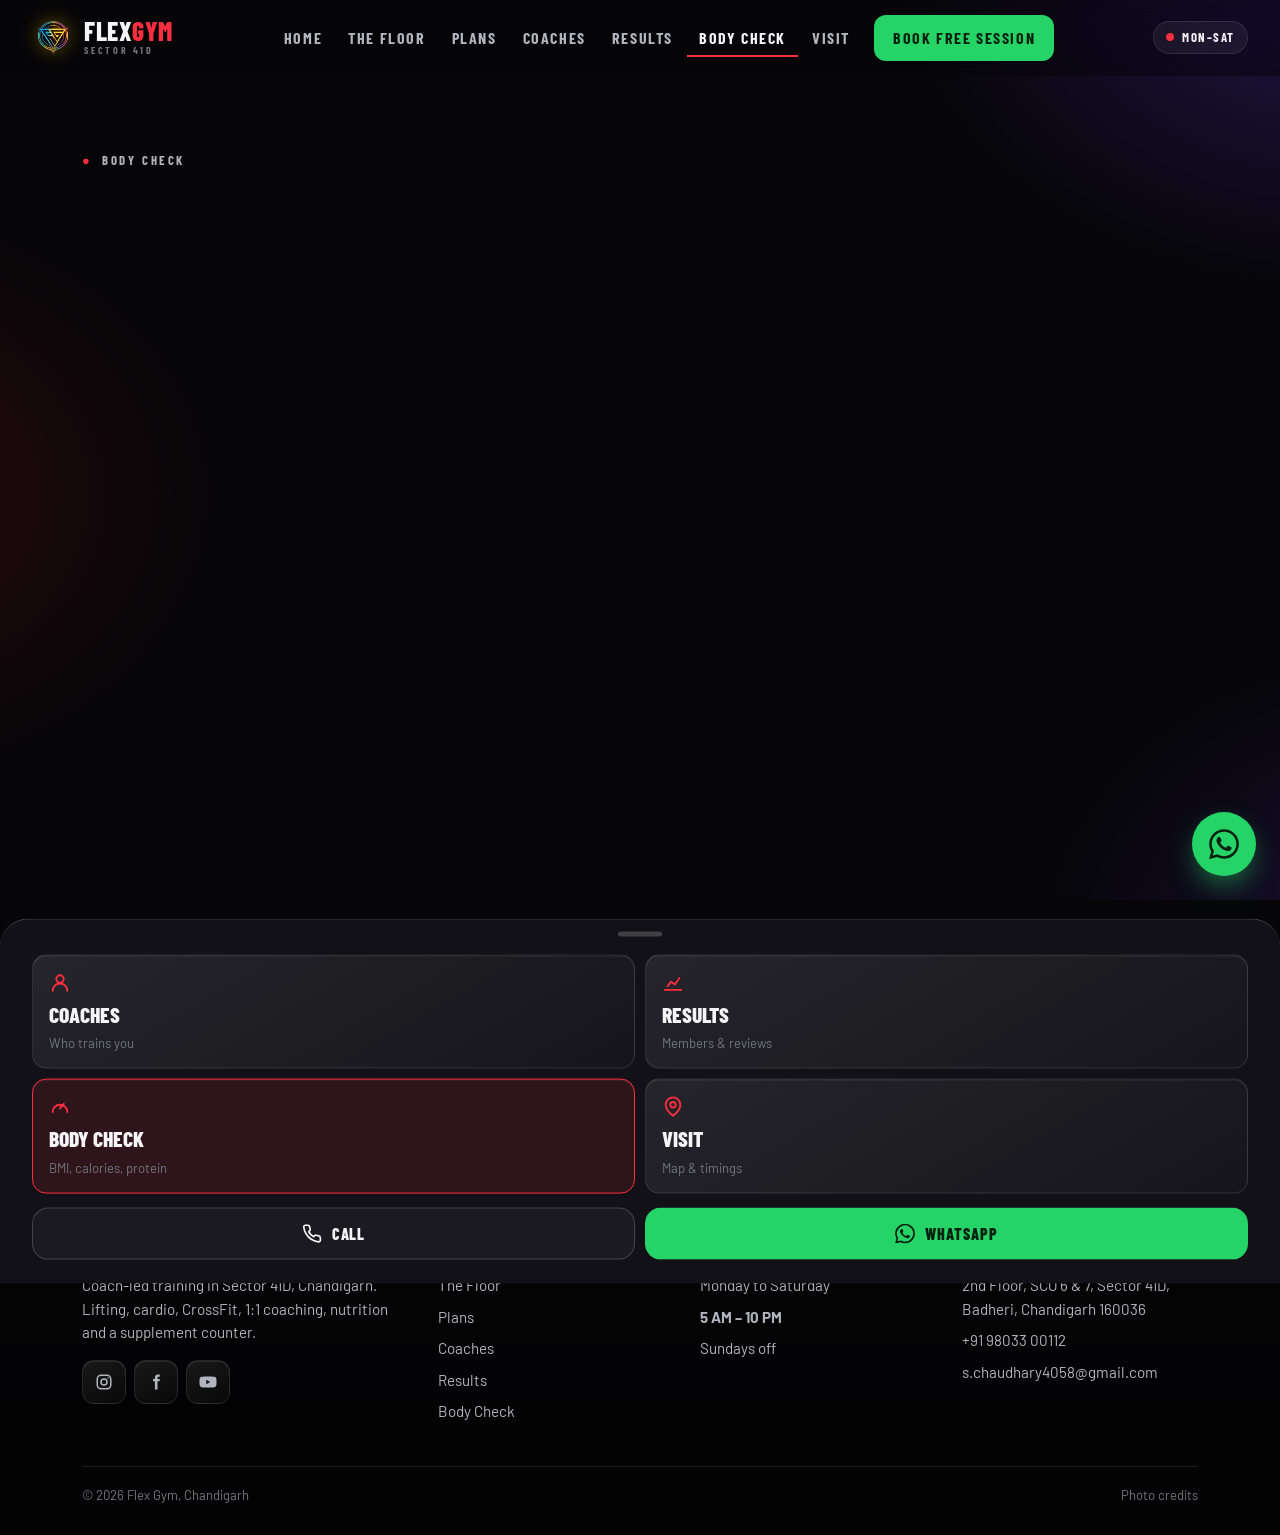
==== commit bcd5ca53: "Add Flex Gym intro loader on first visit and refresh Full-screen loader with the logo, FLEX GYM lett" ====
--- a/check.html
+++ b/check.html
@@ -12,7 +12,7 @@
 <link rel="preconnect" href="https://fonts.gstatic.com" crossorigin>
 <link rel="stylesheet" href="https://fonts.googleapis.com/css2?family=Barlow+Condensed:wght@700;800&family=Barlow:wght@400;600&display=swap">
 <link rel="stylesheet" href="assets/css/style.css">
-<script>document.documentElement.classList.add("js")</script>
+<script>(function(d){d.classList.add("js");var s,n;try{n=performance.getEntriesByType("navigation")[0];s=sessionStorage.getItem("flex-intro");sessionStorage.setItem("flex-intro","1")}catch(e){}if((!s||(n&&n.type==="reload"))&&!matchMedia("(prefers-reduced-motion: reduce)").matches)d.classList.add("intro")})(document.documentElement)</script>
 </head>
 <body>
 <!-- @sprite -->
@@ -42,6 +42,18 @@
 </svg>
 <!-- /@sprite -->
 <!-- @header -->
+<div class="intro-loader" aria-hidden="true">
+  <div class="il-mid">
+    <img class="il-logo" src="assets/img/logo-160.webp" width="160" height="129" alt="">
+    <p class="il-name"><span>F</span><span>L</span><span>E</span><span>X</span><span class="sp"></span><span class="r">G</span><span class="r">Y</span><span class="r">M</span></p>
+    <div class="il-bar"><span class="il-side l"><i></i><i></i><i></i></span><span class="il-grip"></span><span class="il-side r"><i></i><i></i><i></i></span></div>
+  </div>
+  <div class="il-foot">
+    <p>Sector 41D · Chandigarh<br><span>Loading the bar</span></p>
+    <b class="il-count">0<span>%</span></b>
+  </div>
+  <div class="il-progress"><i></i></div>
+</div>
 <a class="skip" href="#main">Skip to content</a>
 <header class="top">
   <a class="logo" href="index.html" aria-label="Flex Gym, home">
--- a/assets/css/style.css
+++ b/assets/css/style.css
@@ -618,3 +618,45 @@
   *, *::before, *::after { animation-duration: .01ms !important; animation-iteration-count: 1 !important; transition-duration: .01ms !important; scroll-behavior: auto !important; }
   .js .rv, .split .w > span { opacity: 1; transform: none; }
 }
+
+/* =========================================================
+   INTRO LOADER: first visit + refresh only (decided in <head>)
+   ========================================================= */
+.intro-loader { display: none; }
+.intro .intro-loader {
+  display: flex; flex-direction: column; position: fixed; inset: 0; z-index: 9999;
+  background: radial-gradient(70vmax 50vmax at 50% 45%, rgba(255,46,62,.16), transparent 60%), radial-gradient(60vmax 40vmax at 100% 0%, rgba(123,60,255,.18), transparent 60%), var(--bg);
+  clip-path: inset(0 0 0 0); transition: clip-path .75s cubic-bezier(.76, 0, .24, 1);
+  animation: il-failsafe 0s 4.5s forwards; /* never block the page if the script fails */
+}
+.intro .intro-loader.out { clip-path: inset(0 0 100% 0); }
+@keyframes il-failsafe { to { visibility: hidden; } }
+.il-mid { flex: 1; display: flex; flex-direction: column; align-items: center; justify-content: center; gap: 18px; padding: 0 var(--gut); }
+.il-logo { width: 76px; height: auto; opacity: 0; transform: scale(.6) rotate(-12deg); animation: il-pop .7s var(--spring) .05s forwards; filter: drop-shadow(0 0 18px rgba(255,196,0,.35)); }
+@keyframes il-pop { to { opacity: 1; transform: none; } }
+.il-name { margin: 0; display: flex; overflow: hidden; font: 800 clamp(3.6rem, 19vw, 9rem)/.9 var(--f-head); text-transform: uppercase; padding: .04em 0; }
+.il-name span { display: inline-block; transform: translateY(110%); animation: il-rise .6s var(--ease) forwards; }
+.il-name .sp { width: .22em; }
+.il-name .r { color: var(--red); text-shadow: 0 0 30px rgba(255,46,62,.45); }
+.il-name span:nth-child(1) { animation-delay: .1s; } .il-name span:nth-child(2) { animation-delay: .14s; }
+.il-name span:nth-child(3) { animation-delay: .18s; } .il-name span:nth-child(4) { animation-delay: .22s; }
+.il-name span:nth-child(6) { animation-delay: .3s; } .il-name span:nth-child(7) { animation-delay: .34s; }
+.il-name span:nth-child(8) { animation-delay: .38s; }
+@keyframes il-rise { to { transform: none; } }
+/* barbell that loads plates as the counter climbs */
+.il-bar { position: relative; width: min(300px, 78vw); height: 70px; display: flex; align-items: center; justify-content: center; }
+.il-bar::before { content: ""; position: absolute; left: 0; right: 0; top: 50%; height: 6px; margin-top: -3px; border-radius: 3px; background: linear-gradient(180deg, #e9e9ee, #6d6d76); }
+.il-grip { position: relative; width: 60px; height: 10px; border-radius: 3px; background: repeating-linear-gradient(90deg, #6d6d76 0 2px, #a5a5ae 2px 5px); }
+.il-side { position: absolute; top: 50%; display: flex; align-items: center; gap: 3px; transform: translateY(-50%); }
+.il-side.l { right: calc(50% + 36px); flex-direction: row-reverse; }
+.il-side.r { left: calc(50% + 36px); }
+.il-side i { width: 12px; border-radius: 4px; background: var(--red); opacity: 0; transform: scaleY(.3); transition: opacity .25s, transform .45s var(--spring); }
+.il-side i:nth-child(1) { height: 64px; } .il-side i:nth-child(2) { height: 50px; background: var(--red-2); } .il-side i:nth-child(3) { height: 38px; background: var(--violet); }
+.il-side i.on { opacity: 1; transform: none; box-shadow: 0 0 14px rgba(255,46,62,.55); }
+.il-foot { display: flex; align-items: flex-end; justify-content: space-between; gap: 16px; padding: 0 var(--gut) 22px; }
+.il-foot p { margin: 0; font: 700 .8rem/1.4 var(--f-head); letter-spacing: .2em; text-transform: uppercase; color: var(--tx-2); }
+.il-foot p span { color: var(--tx-3); }
+.il-count { font: 800 clamp(3.6rem, 18vw, 7rem)/.85 var(--f-head); font-variant-numeric: tabular-nums; }
+.il-count span { color: var(--red); }
+.il-progress { height: 3px; background: rgba(255,255,255,.08); }
+.il-progress i { display: block; height: 100%; background: linear-gradient(90deg, var(--violet), var(--red)); transform-origin: left; transform: scaleX(0); box-shadow: 0 0 12px rgba(255,46,62,.8); }
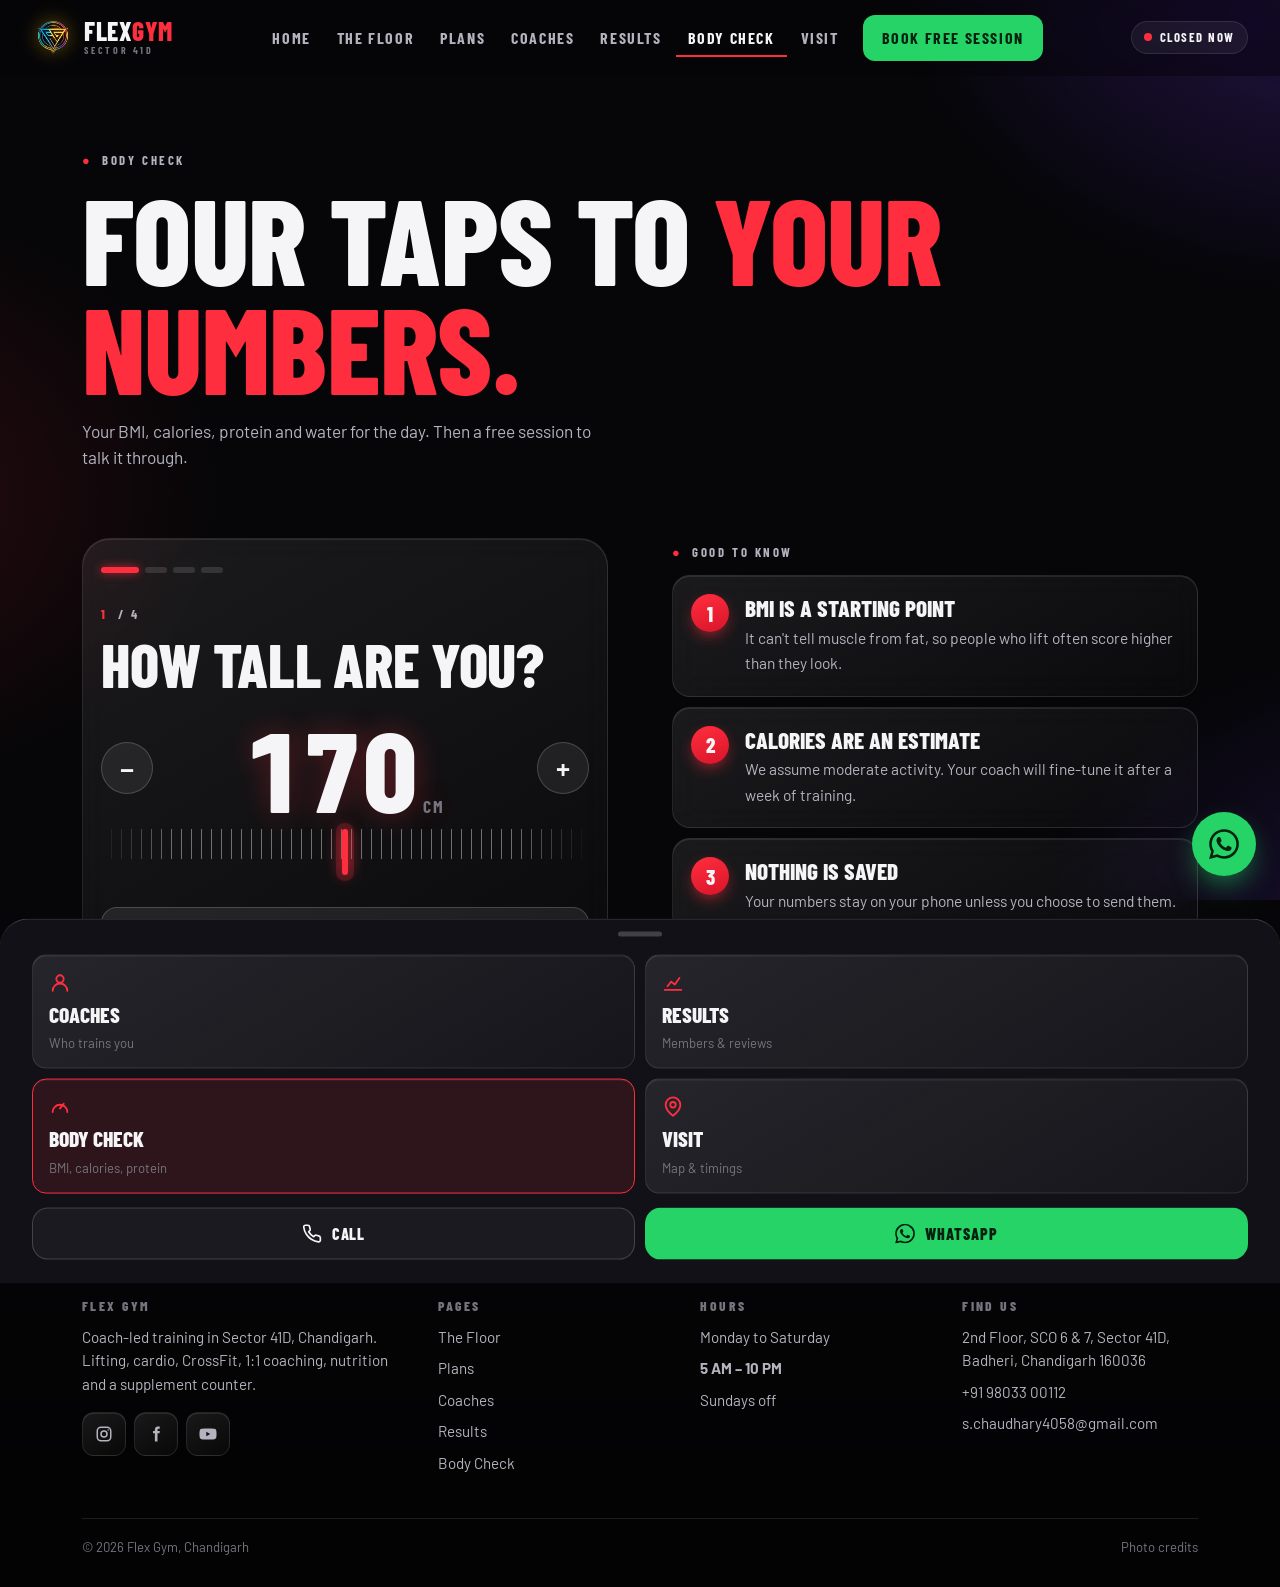
==== commit 5c39c711: "Fix invisible content sitewide and add reveal safety nets A text-replace when adding the intro loade" ====
--- a/check.html
+++ b/check.html
@@ -11,8 +11,8 @@
 <link rel="preconnect" href="https://fonts.googleapis.com">
 <link rel="preconnect" href="https://fonts.gstatic.com" crossorigin>
 <link rel="stylesheet" href="https://fonts.googleapis.com/css2?family=Barlow+Condensed:wght@700;800&family=Barlow:wght@400;600&display=swap">
-<link rel="stylesheet" href="assets/css/style.css">
-<script>(function(d){d.classList.add("js");var s,n;try{n=performance.getEntriesByType("navigation")[0];s=sessionStorage.getItem("flex-intro");sessionStorage.setItem("flex-intro","1")}catch(e){}if((!s||(n&&n.type==="reload"))&&!matchMedia("(prefers-reduced-motion: reduce)").matches)d.classList.add("intro")})(document.documentElement)</script>
+<link rel="stylesheet" href="assets/css/style.css?v=5">
+<script>(function(d){d.classList.add("js");var s,n;try{n=performance.getEntriesByType("navigation")[0];s=sessionStorage.getItem("flex-intro");sessionStorage.setItem("flex-intro","1")}catch(e){}if((!s||(n&&n.type==="reload"))&&!matchMedia("(prefers-reduced-motion: reduce)").matches)d.classList.add("intro");setTimeout(function(){if(!window.flexReady)d.classList.remove("js","intro")},3000)})(document.documentElement)</script>
 </head>
 <body>
 <!-- @sprite -->
@@ -226,6 +226,6 @@
 </footer>
 <a class="wa-bubble" href="https://wa.me/919803300112" data-wa aria-label="Chat with Flex Gym on WhatsApp"><svg class="icon"><use href="#i-wa"/></svg></a>
 <!-- /@footer -->
-<script src="assets/js/main.js" defer></script>
+<script src="assets/js/main.js?v=5" defer></script>
 </body>
 </html>
